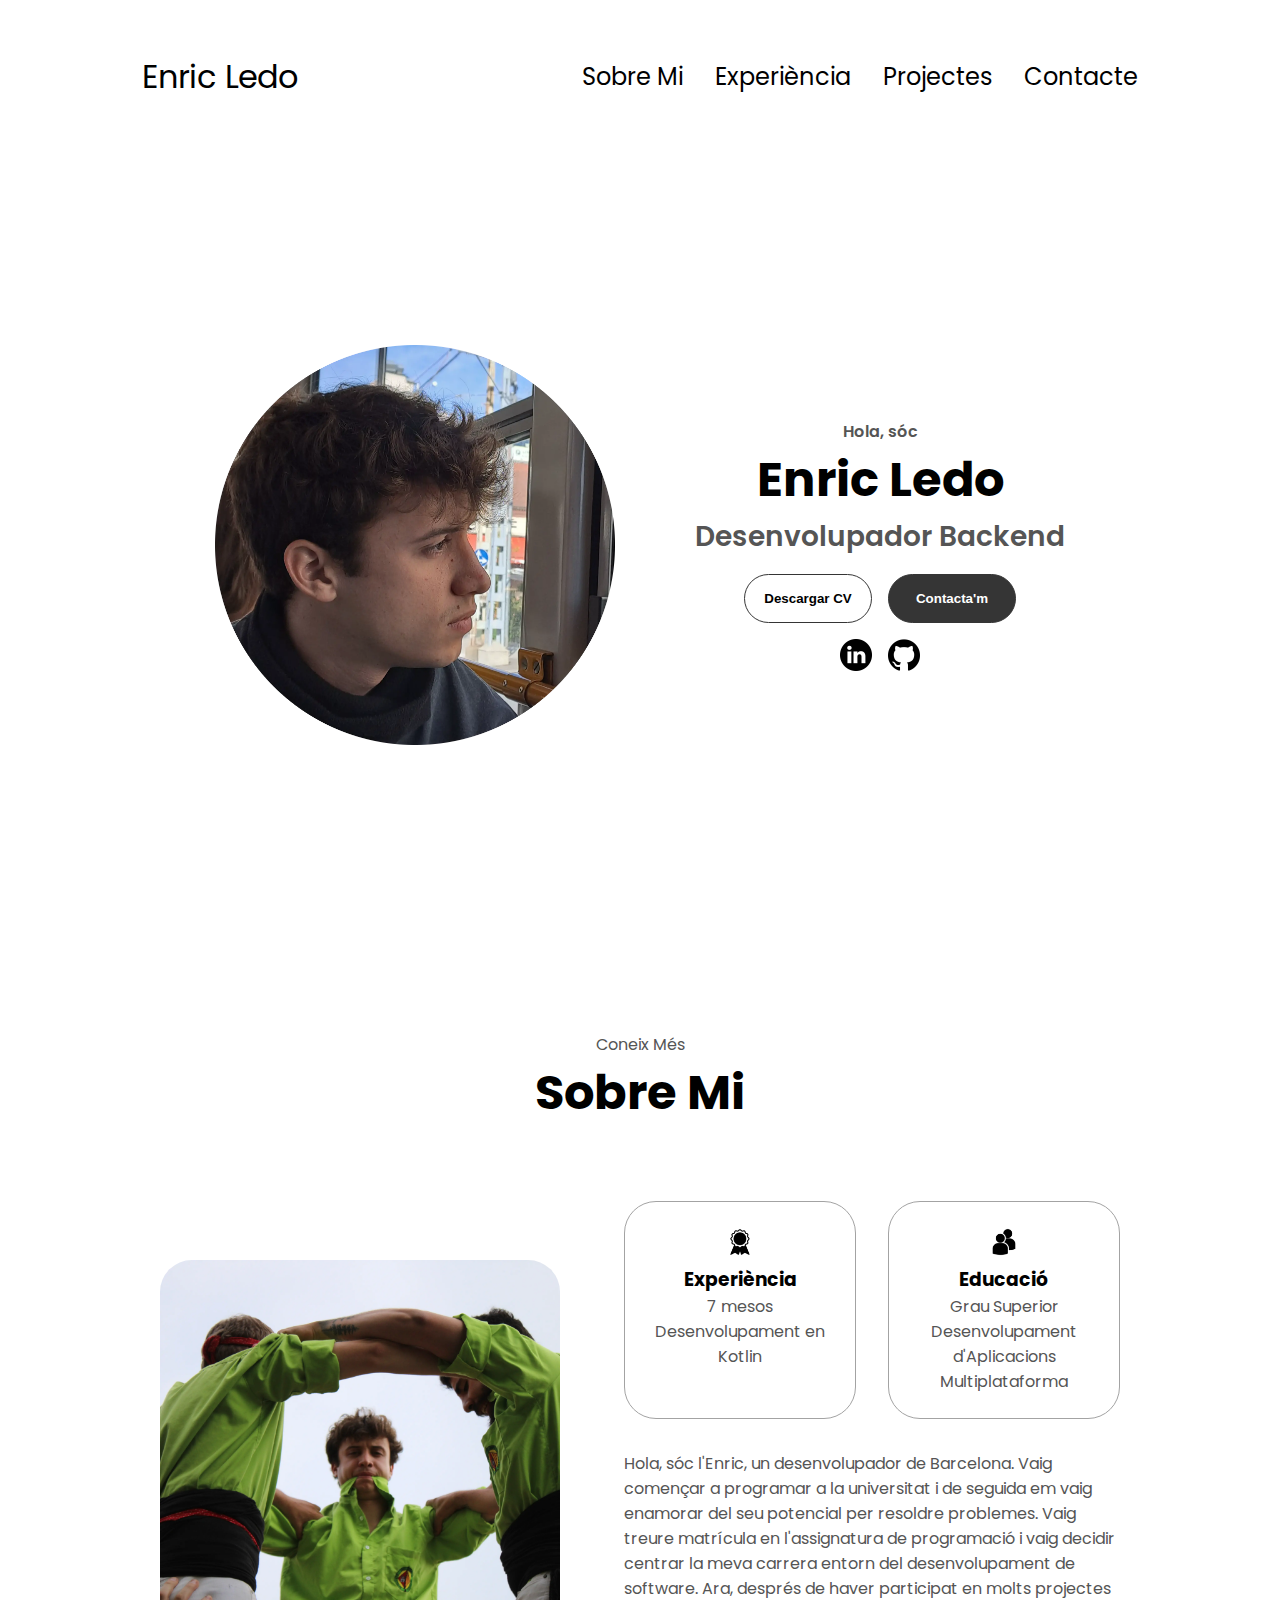
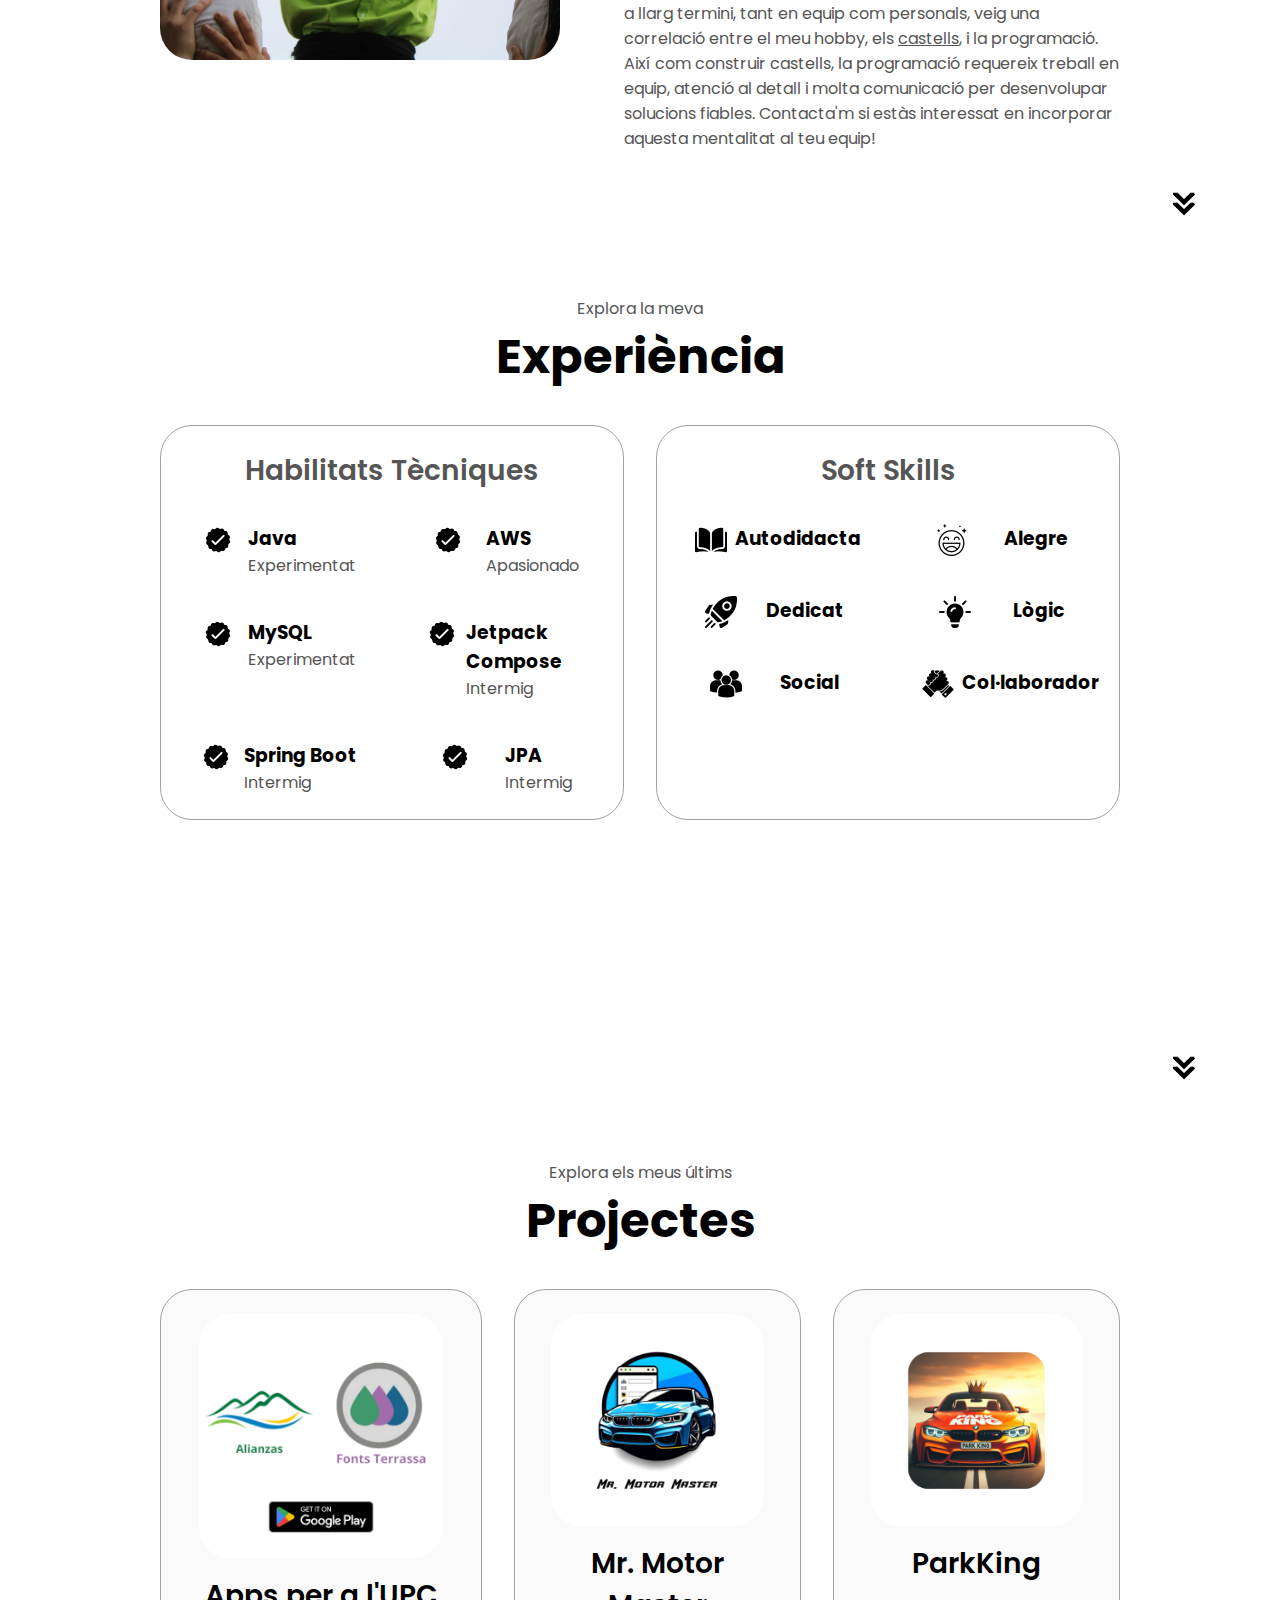
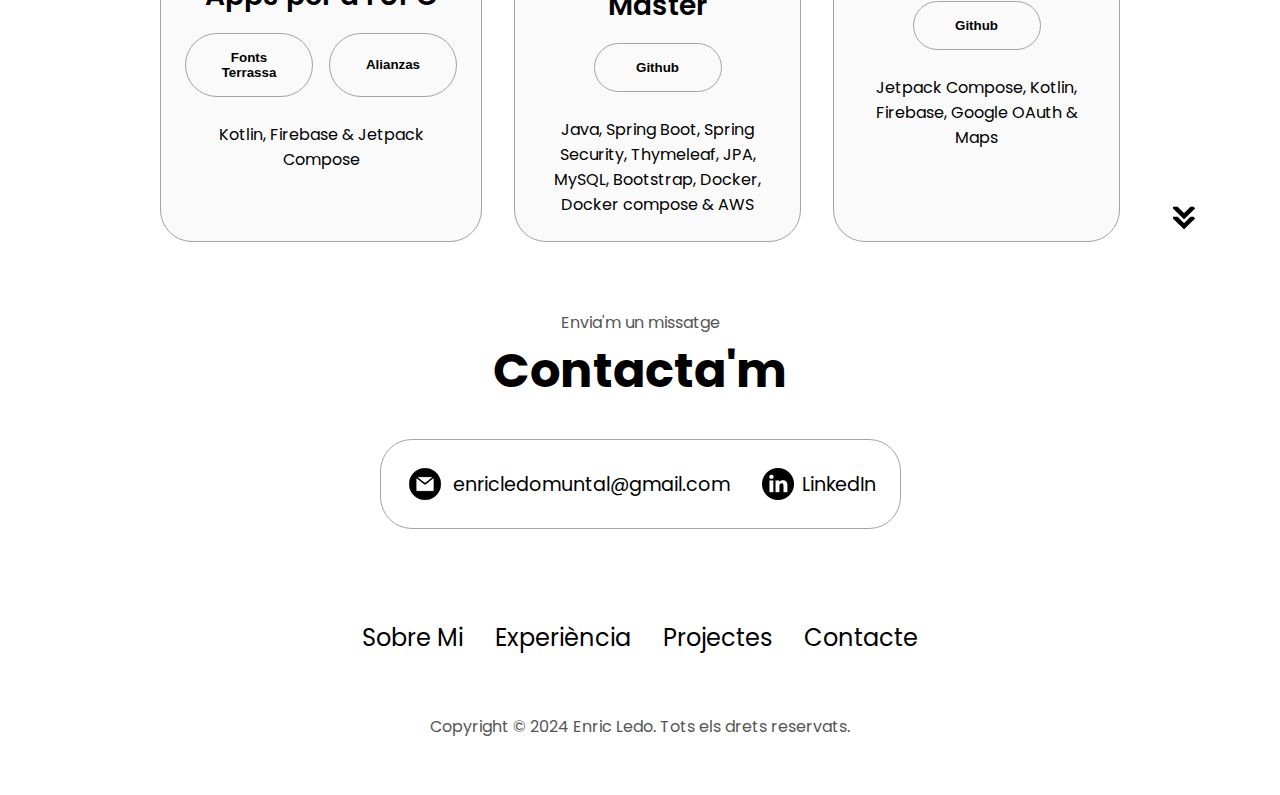
==== ca.html @ 1b85e06c "CV en castellano" ====
<!DOCTYPE html>
<html lang="es">
  <head>
    <meta charset="UTF-8" />
    <meta http-equiv="X-UA-Compatible" content="IE=edge" />
    <meta name="viewport" content="width=device-width, initial-scale=1.0" />
    <title>Enric Ledo - Desenvolupador</title>
    <link rel="icon" href="assets/logoEL.png" type="image/png">
    <link rel="stylesheet" href="style.css" />
    <link rel="stylesheet" href="mediaqueries.css" />
  </head>
  <body>
    <nav id="desktop-nav">
      <div class="logo">Enric Ledo</div>
      <div>
        <ul class="nav-links">
          <li><a href="#about">Sobre Mi</a></li>
          <li><a href="#experience">Experiència</a></li>
          <li><a href="#projects">Projectes</a></li>
          <li><a href="#contact">Contacte</a></li>
        </ul> 
      </div>
    </nav>
    <nav id="hamburger-nav">
      <div class="logo">Enric Ledo</div>
      <div class="hamburger-menu">
        <div class="hamburger-icon" onclick="toggleMenu()">
          <span></span>
          <span></span>
          <span></span>
        </div>
        <div class="menu-links">
          <li><a href="#about" onclick="toggleMenu()">Sobre Mi</a></li>
          <li><a href="#experience" onclick="toggleMenu()">Experiència</a></li>
          <li><a href="#projects" onclick="toggleMenu()">Projectes</a></li>
          <li><a href="#contact" onclick="toggleMenu()">Contacte</a></li>
        </div>
      </div>
    </nav>
    <section id="profile">
      <div class="section__pic-container">
        <img src="./assets/enric_ledo_profile-rounded.webp" alt="Enric Ledo foto de perfil" />
      </div>
      <div class="section__text">
        <p class="section__text__p1">Hola, sóc</p>
        <h1 class="title">Enric Ledo</h1>
        <p class="section__text__p2">Desenvolupador Backend</p>
        <div class="btn-container">
          <button
            class="btn btn-color-2"
            onclick="window.open('./assets/ES_hire_ENRIC_LEDO.pdf')"
          >
            Descargar CV
          </button>
          <button class="btn btn-color-1" onclick="location.href='./#contact'">
            Contacta'm
          </button>
        </div>
        <div id="socials-container">
          <img
            src="./assets/linkedin.png"
            alt="Mi perfil de LinkedIn"
            class="icon"
            onclick="window.open('https://www.linkedin.com/in/enric-ledo-00b29a22b/')"
          />
          <img
            src="./assets/github.png"
            alt="Mi perfil de Github"
            class="icon"
            onclick="window.open('https://www.github.com/enricLedo')"
          />
        </div>
      </div>
    </section>
    <section id="about">
      <p class="section__text__p1">Coneix Més</p>
      <h1 class="title">Sobre Mi</h1>
      <div class="section-container">
        <div class="section__pic-container">
          <img
            src="./assets/castellers_profile_picture.webp"
            alt="Profile picture"
            class="about-pic"
          />
        </div>
        <div class="about-details-container">
          <div class="about-containers">
            <div class="details-container">
              <img
                src="./assets/experience.png"
                alt="Experience icon"
                class="icon"
              />
              <h3>Experiència</h3>
              <p>7 mesos<br />Desenvolupament en Kotlin</p>
            </div>
            <div class="details-container">
              <img
                src="./assets/education.png"
                alt="Education icon"
                class="icon"
              />
              <h3>Educació</h3>
              <p>Grau Superior<br/>Desenvolupament d'Aplicacions Multiplataforma</p>
            </div>
          </div>
          <div class="text-container">
            <p>
              Hola, sóc l'Enric, un desenvolupador de Barcelona. Vaig començar a programar a la universitat i de seguida em vaig enamorar 
              del seu potencial per resoldre problemes. Vaig treure matrícula en l'assignatura de programació i vaig decidir centrar la 
              meva carrera entorn del desenvolupament de software. Ara, després de haver participat en molts projectes a llarg termini, 
              tant en equip com personals, veig una correlació entre el meu hobby, els <span style="text-decoration: underline; color: rgb(85, 85, 85);">
              <a href="https://es.wikipedia.org/wiki/Castell" target="_blank" style="color: rgb(85, 85, 85);">castells</a></span>, 
              i la programació. Així com construir castells, la programació requereix treball en equip, 
              atenció al detall i molta comunicació per desenvolupar solucions fiables. Contacta'm si estàs 
              interessat en incorporar aquesta mentalitat al teu equip!
          </p>
          </div>
        </div>
      </div>
      <img
        src="./assets/arrow.png"
        alt="Arrow icon"
        class="icon arrow"
        onclick="location.href='./#experience'"
      />
    </section>
    <section id="experience">
      <p class="section__text__p1">Explora la meva</p>
      <h1 class="title">Experiència</h1>
      <div class="experience-details-container">
        <div class="about-containers">
          <div class="details-container">
            <h2 class="experience-sub-title">Habilitats Tècniques</h2>
            <div class="article-container">
              <article>
                <img
                  src="./assets/checkmark.png"
                  alt="Experience icon"
                  class="icon"
                />
                <div>
                  <h3>Java</h3>
                  <p>Experimentat</p>
                </div>
              </article>
              <article>
                <img
                  src="./assets/checkmark.png"
                  alt="Experience icon"
                  class="icon"
                />
                <div>
                  <h3>AWS</h3>
                  <p>Apasionado</p>
                </div>
              </article>
              <article>
                <img
                  src="./assets/checkmark.png"
                  alt="Experience icon"
                  class="icon"
                />
                <div>
                  <h3>MySQL</h3>
                  <p>Experimentat</p>
                </div>
              </article>
              <article>
                <img
                  src="./assets/checkmark.png"
                  alt="Experience icon"
                  class="icon"
                />
                <div>
                  <h3>Jetpack Compose</h3>
                  <p>Intermig</p>
                </div>
              </article>
              <article>
                <img
                  src="./assets/checkmark.png"
                  alt="Experience icon"
                  class="icon"
                />
                <div>
                  <h3>Spring Boot</h3>
                  <p>Intermig</p>
                </div>
              </article>
              <article>
                <img
                  src="./assets/checkmark.png"
                  alt="Experience icon"
                  class="icon"
                />
                <div>
                  <h3>JPA</h3>
                  <p>Intermig</p>
                </div>
              </article>
            </div>
          </div>
          <div class="details-container">
            <h2 class="experience-sub-title">Soft Skills</h2>
            <div class="article-container">
              <article>
                <img
                  src="./assets/open-book.png"
                  alt="Experience icon"
                  class="icon"
                />
                <div>
                  <h3>Autodidacta</h3>
                </div>
              </article>
              <article>
                <img
                  src="./assets/smiley.png"
                  alt="Experience icon"
                  class="icon"
                />
                <div>
                  <h3>Alegre</h3>
                </div>
              </article>
              <article>
                <img
                  src="./assets/rocket.png"
                  alt="Experience icon"
                  class="icon"
                />
                <div>
                  <h3>Dedicat</h3>
                </div>
              </article>
              <article>
                <img
                  src="./assets/bulb.png"
                  alt="Experience icon"
                  class="icon"
                />
                <div>
                  <h3>Lògic</h3>
                </div>
              </article>
              <article>
                <img
                  src="./assets/social.png"
                  alt="Experience icon"
                  class="icon"
                />
                <div>
                  <h3>Social</h3>
                </div>
              </article>
              <article>
                <img
                  src="./assets/teamwork.png"
                  alt="Experience icon"
                  class="icon"
                />
                <div>
                  <h3>Col·laborador</h3>
                </div>
              </article>
            </div>
          </div>
        </div>
      </div>
      <img
        src="./assets/arrow.png"
        alt="Arrow icon"
        class="icon arrow"
        onclick="location.href='./#projects'"
      />
    </section>
    <section id="projects">
      <p class="section__text__p1">Explora els meus últims</p>
      <h1 class="title">Projectes</h1>
      <div class="experience-details-container">
        <div class="about-containers">
          <div class="details-container color-container">
            <div class="article-container">
              <img
                src="./assets/collage_fonts_terrassa_alianzas.png"
                alt="Project 1"
                class="project-img"
              />
            </div>
            <h2 class="experience-sub-title project-title">Apps per a l'UPC</h2>
            <div class="btn-container">
              <button
                class="btn btn-color-2 project-btn"
                onclick="window.open('https://play.google.com/store/apps/details?id=oat.copernic.projecte.fonts_terrassa', '_blank')"
              >
                Fonts Terrassa
              </button>
              <button
                class="btn btn-color-2 project-btn"
                onclick="window.open('https://play.google.com/store/apps/details?id=cat.copernic.alianzas')"
              >
                Alianzas
              </button>
            </div>
            <br><lu class="technologies-used">Kotlin, Firebase & Jetpack Compose</lu>
          </div>
          <div class="details-container color-container">
            <div class="article-container">
              <img
                src="./assets/mr_motor_master.png"
                alt="Project 2"
                class="project-img"
              />
            </div>
            <h2 class="experience-sub-title project-title">Mr. Motor Master</h2>
            <div class="btn-container">
              <button
                class="btn btn-color-2 project-btn"
                onclick="window.open('https://github.com/EnricLedo/MrMotorMaster')"
              >
                Github
              </button>
            </div>
            <br><lu class="technologies-used">Java, Spring Boot, Spring Security, Thymeleaf, JPA, MySQL, Bootstrap, Docker, Docker compose & AWS</lu>
          </div>
          <div class="details-container color-container">
            <div class="article-container">
              <img
                src="./assets/parkKing.png"
                alt="Project 3"
                class="project-img"
              />
            </div>
            <h2 class="experience-sub-title project-title">ParkKing</h2>
            <div class="btn-container">
              <button
                class="btn btn-color-2 project-btn"
                onclick="window.open('https://github.com/EnricLedo/ParkKing')"
              >
                Github
              </button>
            </div>
            <br><lu class="technologies-used">Jetpack Compose, Kotlin, Firebase, Google OAuth & Maps</lu>
          </div>
        </div>
      </div>
      <img
        src="./assets/arrow.png"
        alt="Arrow icon"
        class="icon arrow"
        onclick="location.href='./#contact'"
      />
    </section>
    <section id="contact">
      <p class="section__text__p1">Envia'm un missatge</p>
      <h1 class="title">Contacta'm</h1>
      <div class="contact-info-upper-container">
        <div class="contact-info-container">
          <img
            src="./assets/email.png"
            alt="Email icon"
            class="icon contact-icon email-icon"
          />
          <p><a href="mailto:enricledomuntal@gmail.com">enricledomuntal@gmail.com</a></p>
        </div>
        <div class="contact-info-container">
          <img
            src="./assets/linkedin.png"
            alt="LinkedIn icon"
            class="icon contact-icon"
          />
          <p><a href="https://www.linkedin.com/in/enric-ledo-00b29a22b/" target="_blank">LinkedIn</a></p>
        </div>
      </div>
    </section>
    <footer>
      <nav>
        <div class="nav-links-container">
          <ul class="nav-links">
            <li><a href="#about">Sobre Mi</a></li>
            <li><a href="#experience">Experiència</a></li>
            <li><a href="#projects">Projectes</a></li>
            <li><a href="#contact">Contacte</a></li>
          </ul>
        </div>
      </nav>
      <p>Copyright &#169; 2024 Enric Ledo. Tots els drets reservats.</p>
    </footer>
    <script src="script.js"></script>
  </body>
</html>
---- style.css ----
/* GENERAL */

@import url("https://fonts.googleapis.com/css2?family=Poppins:wght@300;400;500;600&display=swap");

* {
  margin: 0;
  padding: 0;
}

body {
  font-family: "Poppins", sans-serif;
}

html {
  scroll-behavior: smooth;
}

p {
  color: rgb(85, 85, 85);
}

/* TRANSITION */

a,
.btn {
  transition: all 300ms ease;
}

/* DESKTOP NAV */

nav,
.nav-links {
  display: flex;
}

nav {
  justify-content: space-around;
  align-items: center;
  height: 17vh;
}

.nav-links {
  gap: 2rem;
  list-style: none;
  font-size: 1.5rem;
}

a {
  color: black;
  text-decoration: none;
  text-decoration-color: white;
}

a:hover {
  color: grey;
  text-decoration: underline;
  text-underline-offset: 1rem;
  text-decoration-color: rgb(181, 181, 181);
}

.logo {
  font-size: 2rem;
}

.logo:hover {
  cursor: default;
}

/* HAMBURGER MENU */

#hamburger-nav {
  display: none;
}

.hamburger-menu {
  position: relative;
  display: inline-block;
}

.hamburger-icon {
  display: flex;
  flex-direction: column;
  justify-content: space-between;
  height: 24px;
  width: 30px;
  cursor: pointer;
}

.hamburger-icon span {
  width: 100%;
  height: 2px;
  background-color: black;
  transition: all 0.3 ease-in-out;
}

.menu-links {
  position: absolute;
  top: 100%;
  right: 0;
  background-color: white;
  width: fit-content;
  max-height: 0;
  overflow: hidden;
  transition: all 0.3 ease-in-out;
}

.menu-links a {
  display: block;
  padding: 10px;
  text-align: center;
  font-size: 1.5rem;
  color: black;
  text-decoration: none;
  transition: all 0.3 ease-in-out;
}

.menu-links li {
  list-style: none;
}

.menu-links.open {
  max-height: 300px;
}

.hamburger-icon.open span:first-child {
  transform: rotate(45deg) translate(10px, 5px);
}

.hamburger-icon.open span:nth-child(2) {
  opacity: 0;
}

.hamburger-icon.open span:last-child {
  transform: rotate(-45deg) translate(10px, -5px);
}

.hamburger-icon span:first-child {
  transform: none;
}

.hamburger-icon span:first-child {
  opacity: 1;
}

.hamburger-icon span:first-child {
  transform: none;
}

/* SECTIONS */

section {
  padding-top: 4vh;
  height: 96vh;
  margin: 0 10rem;
  box-sizing: border-box;
  min-height: fit-content;
}

.section-container {
  display: flex;
}

/* PROFILE SECTION */

#profile {
  display: flex;
  justify-content: center;
  gap: 5rem;
  height: 80vh;
}

.section__pic-container {
  display: flex;
  height: 400px;
  width: 400px;
  margin: auto 0;
}

.section__text {
  align-self: center;
  text-align: center;
}

.section__text p {
  font-weight: 600;
}

.section__text__p1 {
  text-align: center;
}

.section__text__p2 {
  font-size: 1.75rem;
  margin-bottom: 1rem;
}

.title {
  font-size: 3rem;
  text-align: center;
}

#socials-container {
  display: flex;
  justify-content: center;
  margin-top: 1rem;
  gap: 1rem;
}

/* ICONS */

.icon {
  cursor: pointer;
  height: 2rem;
}

/* BUTTONS */

.btn-container {
  display: flex;
  justify-content: center;
  gap: 1rem;
}

.btn {
  font-weight: 600;
  transition: all 300ms ease;
  padding: 1rem;
  width: 8rem;
  border-radius: 2rem;
}

.btn-color-1,
.btn-color-2 {
  border: rgb(53, 53, 53) 0.1rem solid;
}

.btn-color-1:hover,
.btn-color-2:hover {
  cursor: pointer;
}

.btn-color-1,
.btn-color-2:hover {
  background: rgb(53, 53, 53);
  color: white;
}

.btn-color-1:hover {
  background: rgb(0, 0, 0);
}

.btn-color-2 {
  background: none;
}

.btn-color-2:hover {
  border: rgb(255, 255, 255) 0.1rem solid;
}

.btn-container {
  gap: 1rem;
}

/* ABOUT SECTION */

#about {
  position: relative;
}

.about-containers {
  gap: 2rem;
  margin-bottom: 2rem;
  margin-top: 2rem;
}

.about-details-container {
  justify-content: center;
  flex-direction: column;
}

.about-containers,
.about-details-container {
  display: flex;
}

.about-pic {
  border-radius: 2rem;
}

.arrow {
  position: absolute;
  right: -5rem;
  bottom: 2.5rem;
}

.details-container {
  padding: 1.5rem;
  flex: 1;
  background: white;
  border-radius: 2rem;
  border: rgb(53, 53, 53) 0.1rem solid;
  border-color: rgb(163, 163, 163);
  text-align: center;
}

.section-container {
  gap: 4rem;
  height: 80%;
}

.section__pic-container {
  height: 400px;
  width: 400px;
  margin: auto 0;
}

/* EXPERIENCE SECTION */

#experience {
  position: relative;
}

.experience-sub-title {
  color: rgb(85, 85, 85);
  font-weight: 600;
  font-size: 1.75rem;
  margin-bottom: 2rem;
}

.experience-details-container {
  display: flex;
  justify-content: center;
  flex-direction: column;
}

.article-container {
  display: flex;
  text-align: initial;
  flex-wrap: wrap;
  flex-direction: row;
  gap: 2.5rem;
  justify-content: space-around;
}

article {
  display: flex;
  width: 10rem;
  justify-content: space-around;
  gap: 0.5rem;
}

article .icon {
  cursor: default;
}

/* PROJECTS SECTION */

#projects {
  position: relative;
}

.color-container {
  border-color: rgb(163, 163, 163);
  background: rgb(250, 250, 250);
}

.project-img {
  border-radius: 2rem;
  width: 90%;
  height: 90%;
}

.project-title {
  margin: 1rem;
  color: black;
}

.project-btn {
  color: black;
  border-color: rgb(163, 163, 163);
}

/* CONTACT */

#contact {
  display: flex;
  justify-content: center;
  flex-direction: column;
  height: 70vh;
}

.contact-info-upper-container {
  display: flex;
  justify-content: center;
  border-radius: 2rem;
  border: rgb(53, 53, 53) 0.1rem solid;
  border-color: rgb(163, 163, 163);
  background: (250, 250, 250);
  margin: 2rem auto;
  padding: 0.5rem;
}

.contact-info-container {
  display: flex;
  align-items: center;
  justify-content: center;
  gap: 0.5rem;
  margin: 1rem;
}

.contact-info-container p {
  font-size: larger;
}

.contact-icon {
  cursor: default;
}

.email-icon {
  height: 2.5rem;
}

/* FOOTER SECTION */

footer {
  height: 26vh;
  margin: 0 1rem;
}

footer p {
  text-align: center;
}
---- mediaqueries.css ----
@media screen and (max-width: 1400px) {
  #profile {
    height: 83vh;
    margin-bottom: 6rem;
  }
  .about-containers {
    flex-wrap: wrap;
  }
  #contact,
  #projects {
    height: fit-content;
  }
}

@media screen and (max-width: 1200px) {
  #desktop-nav {
    display: none;
  }
  #hamburger-nav {
    display: flex;
  }
  #experience,
  .experience-details-container {
    margin-top: 2rem;
  }
  #profile,
  .section-container {
    display: block;
  }
  .arrow {
    display: none;
  }
  section,
  .section-container {
    height: fit-content;
  }
  section {
    margin: 0 5%;
  }
  .section__pic-container {
    width: 275px;
    height: 275px;
    margin: 0 auto 2rem;
  }
  .about-containers {
    margin-top: 0;
  }
}

@media screen and (max-width: 600px) {
  #contact,
  footer {
    height: 40vh;
  }
  #profile {
    height: 83vh;
    margin-bottom: 0;
  }
  article {
    font-size: 1rem;
  }
  footer nav {
    height: fit-content;
    margin-bottom: 2rem;
  }
  .about-containers,
  .contact-info-upper-container,
  .btn-container {
    flex-wrap: wrap;
  }
  .contact-info-container {
    margin: 0;
  }
  .contact-info-container p,
  .nav-links li a {
    font-size: 1rem;
  }
  .experience-sub-title {
    font-size: 1.25rem;
  }
  .logo {
    font-size: 1.5rem;
  }
  .nav-links {
    flex-direction: column;
    gap: 0.5rem;
    text-align: center;
  }
  .section__pic-container {
    width: auto;
    height: 46vw;
    justify-content: center;
  }
  .section__text__p2 {
    font-size: 1.25rem;
  }
  .title {
    font-size: 2rem;
  }
  .text-container {
    text-align: justify;
  }
}
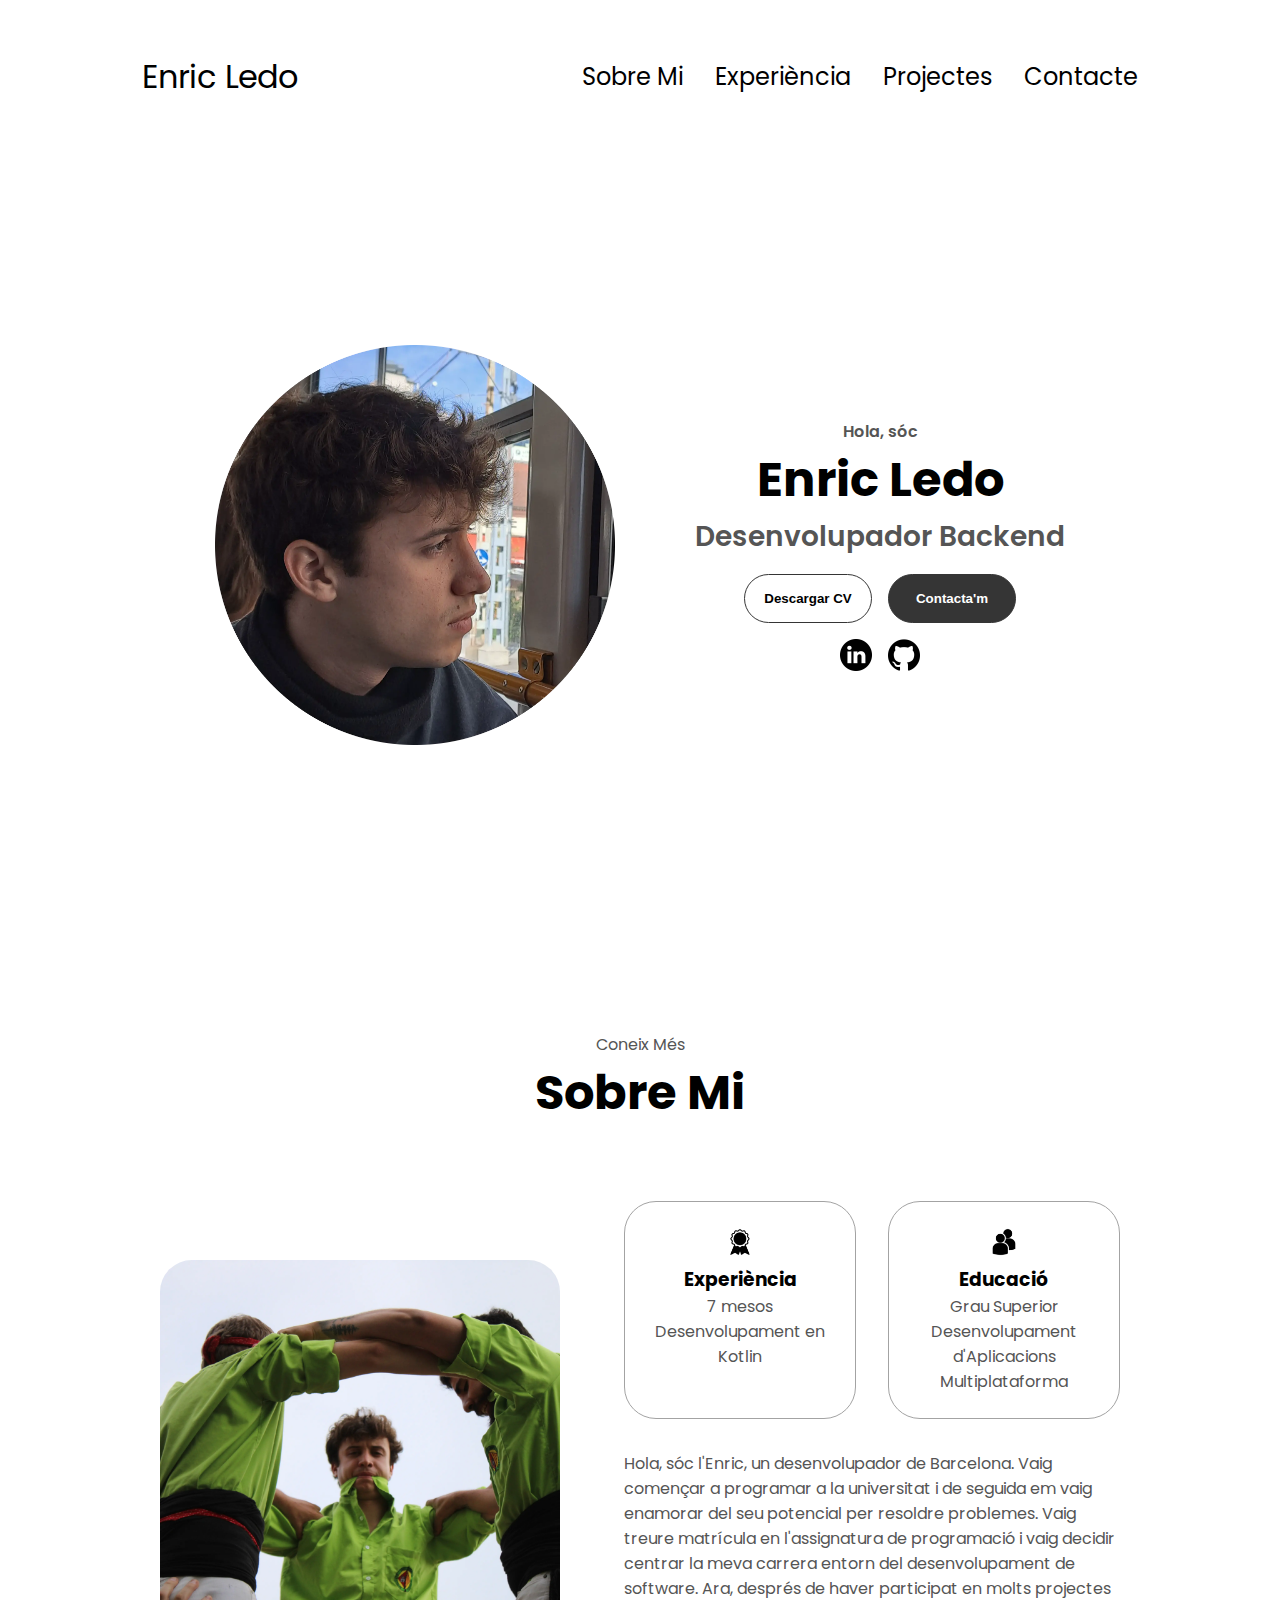
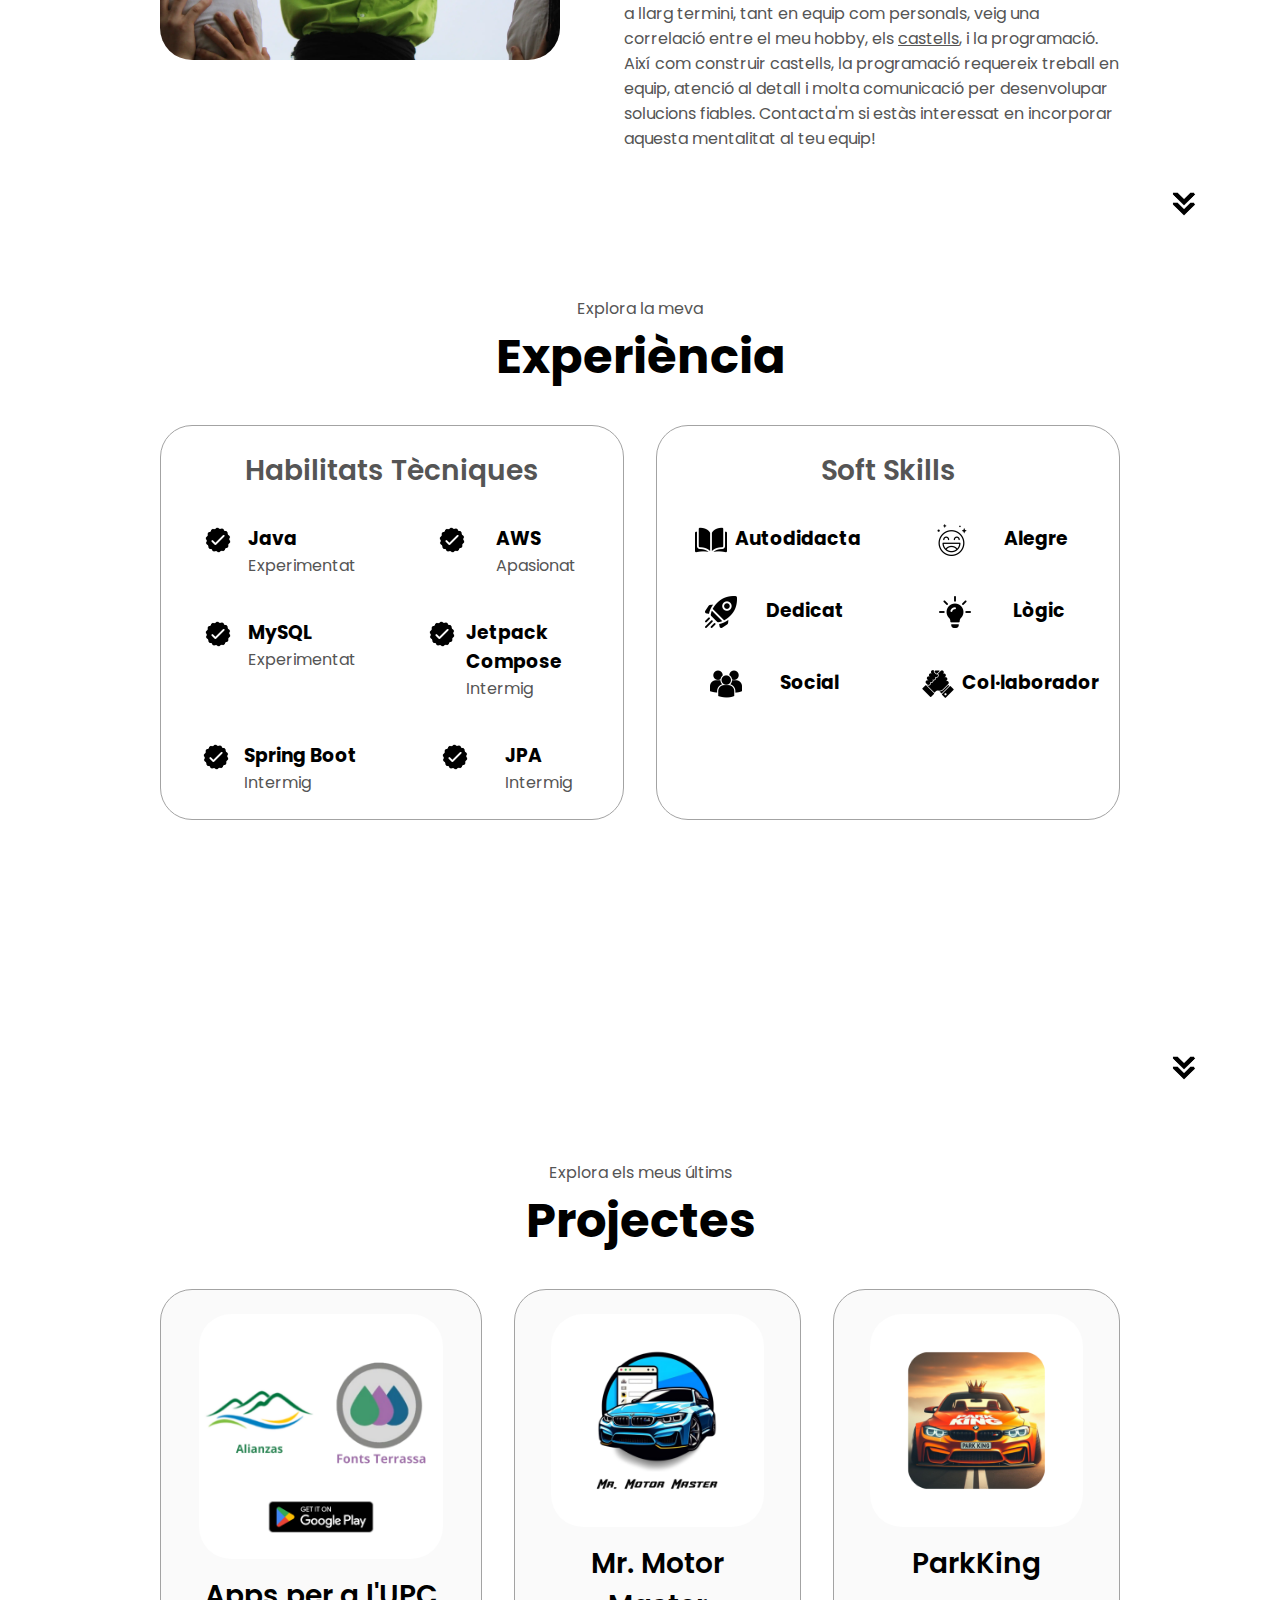
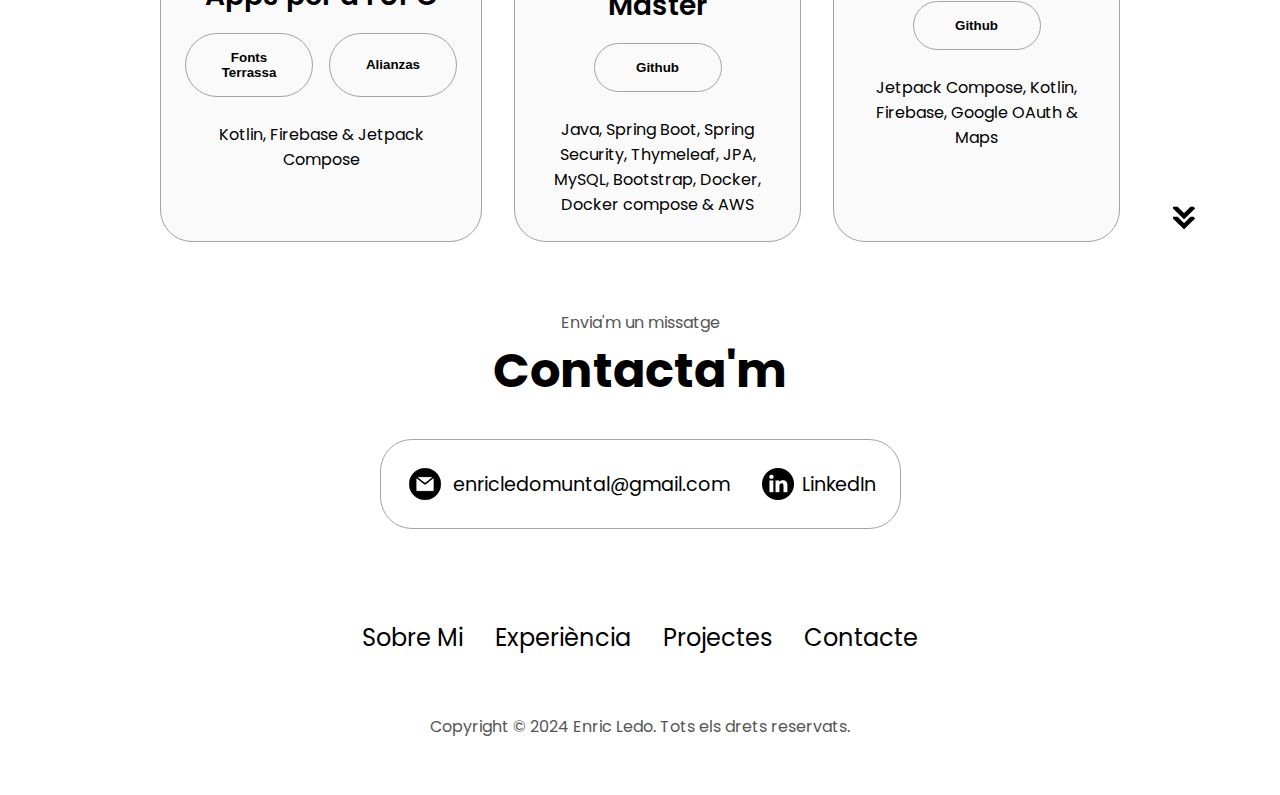
==== commit fd8995b1: "Afegit fitxer de traduccions per a català" ====
--- a/ca.html
+++ b/ca.html
@@ -152,7 +152,7 @@
                 />
                 <div>
                   <h3>AWS</h3>
-                  <p>Apasionado</p>
+                  <p>Apasionat</p>
                 </div>
               </article>
               <article>
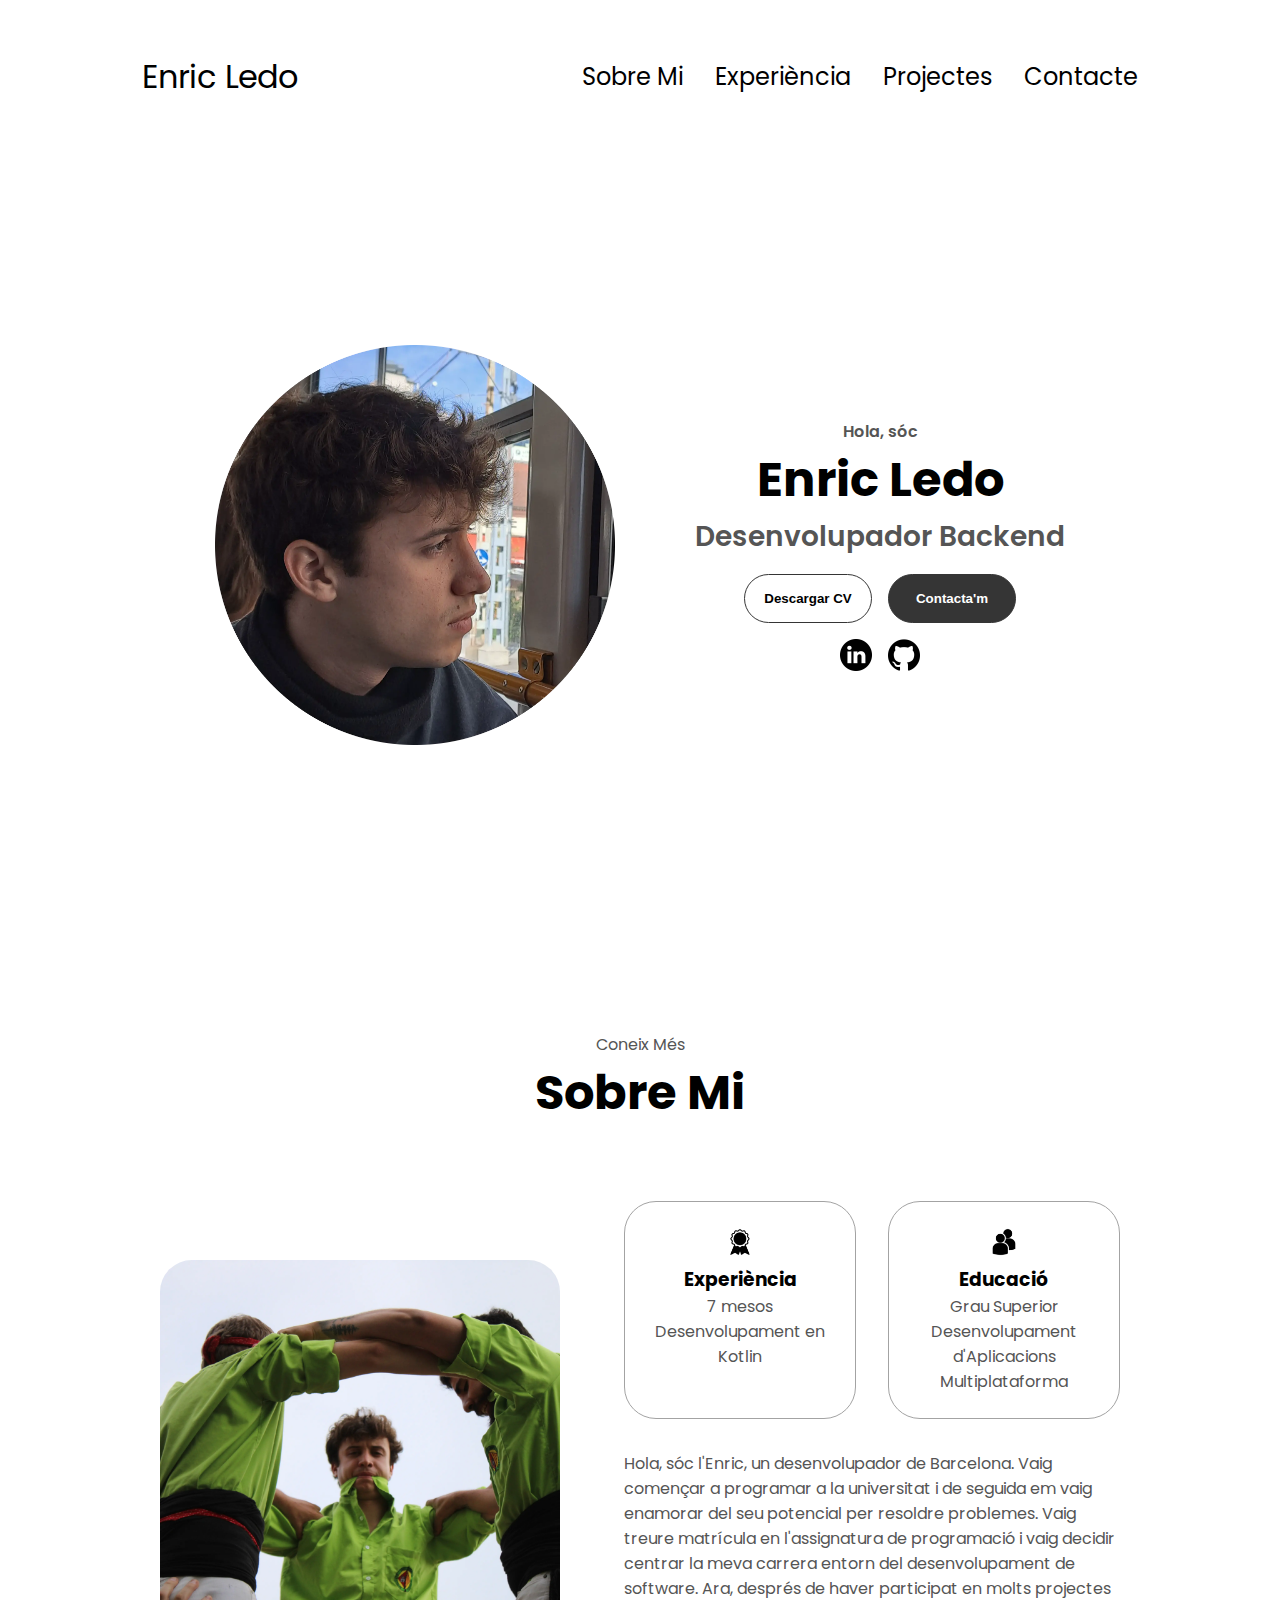
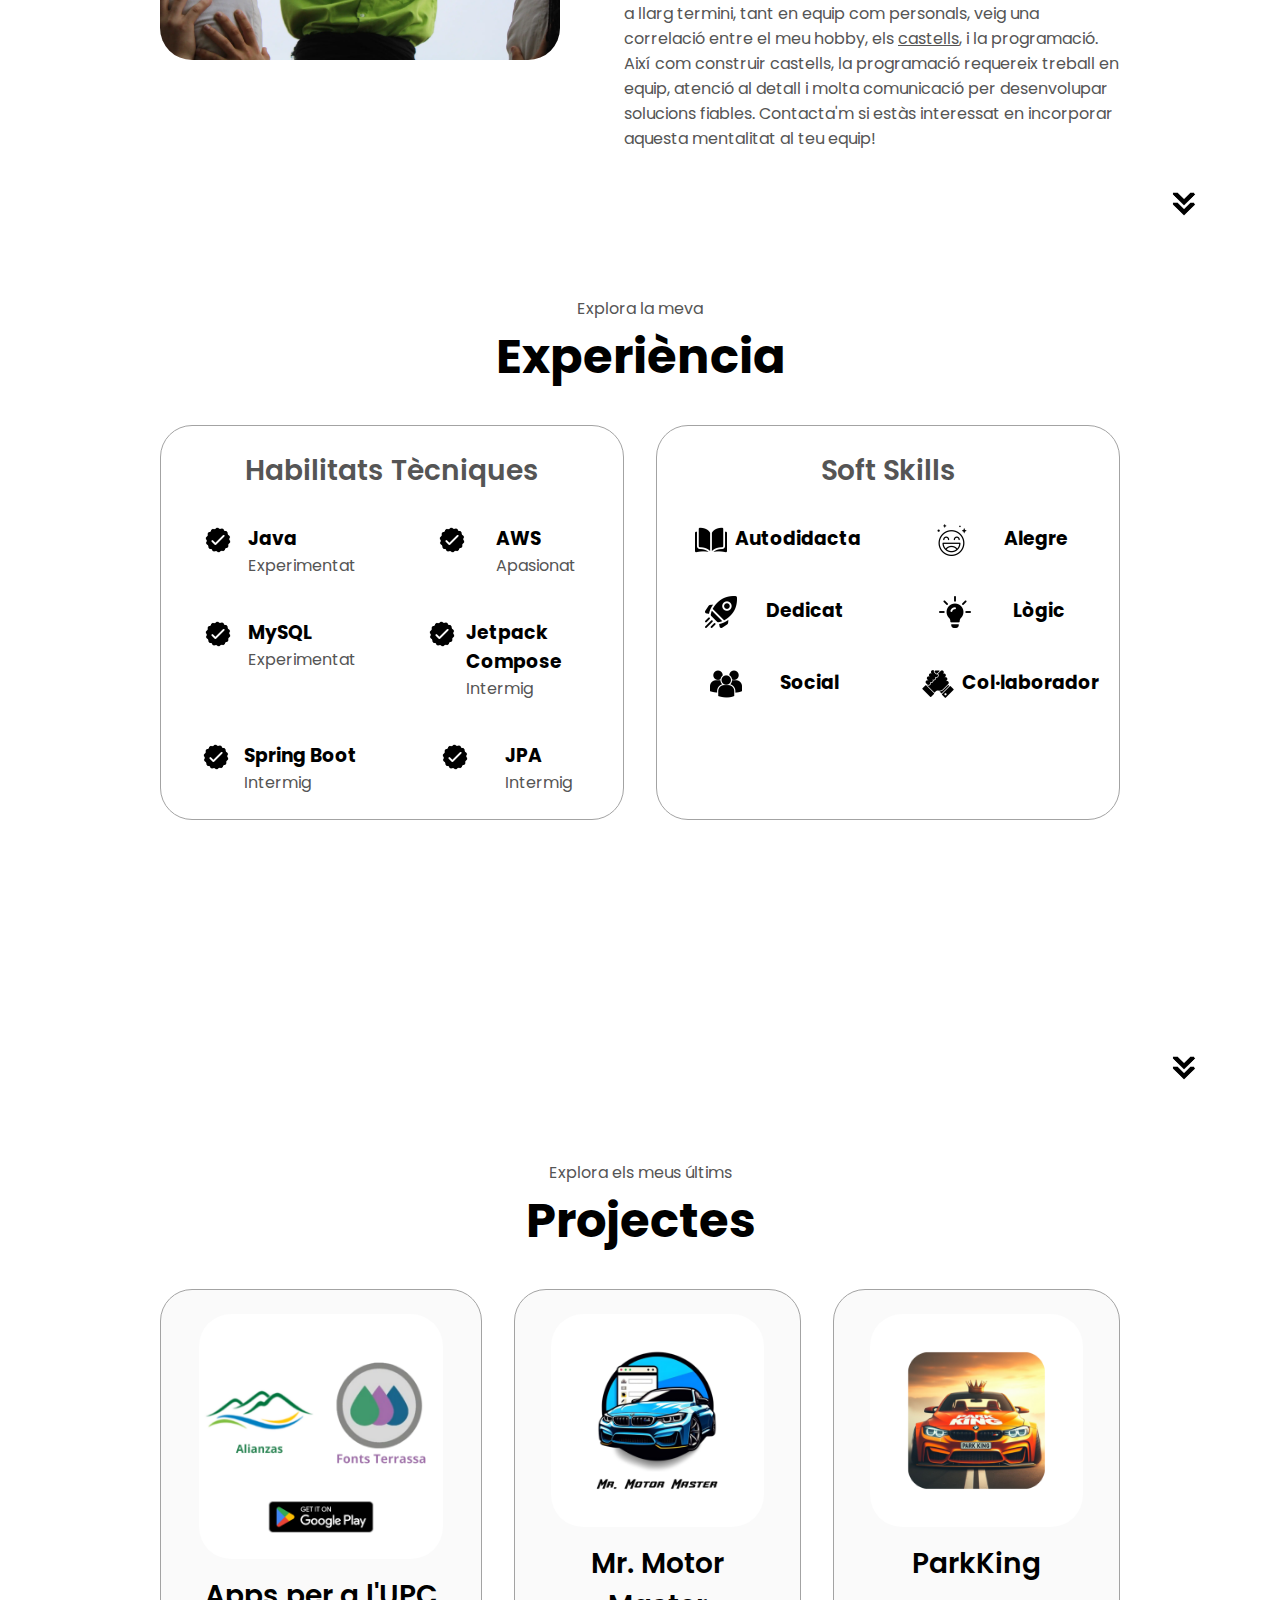
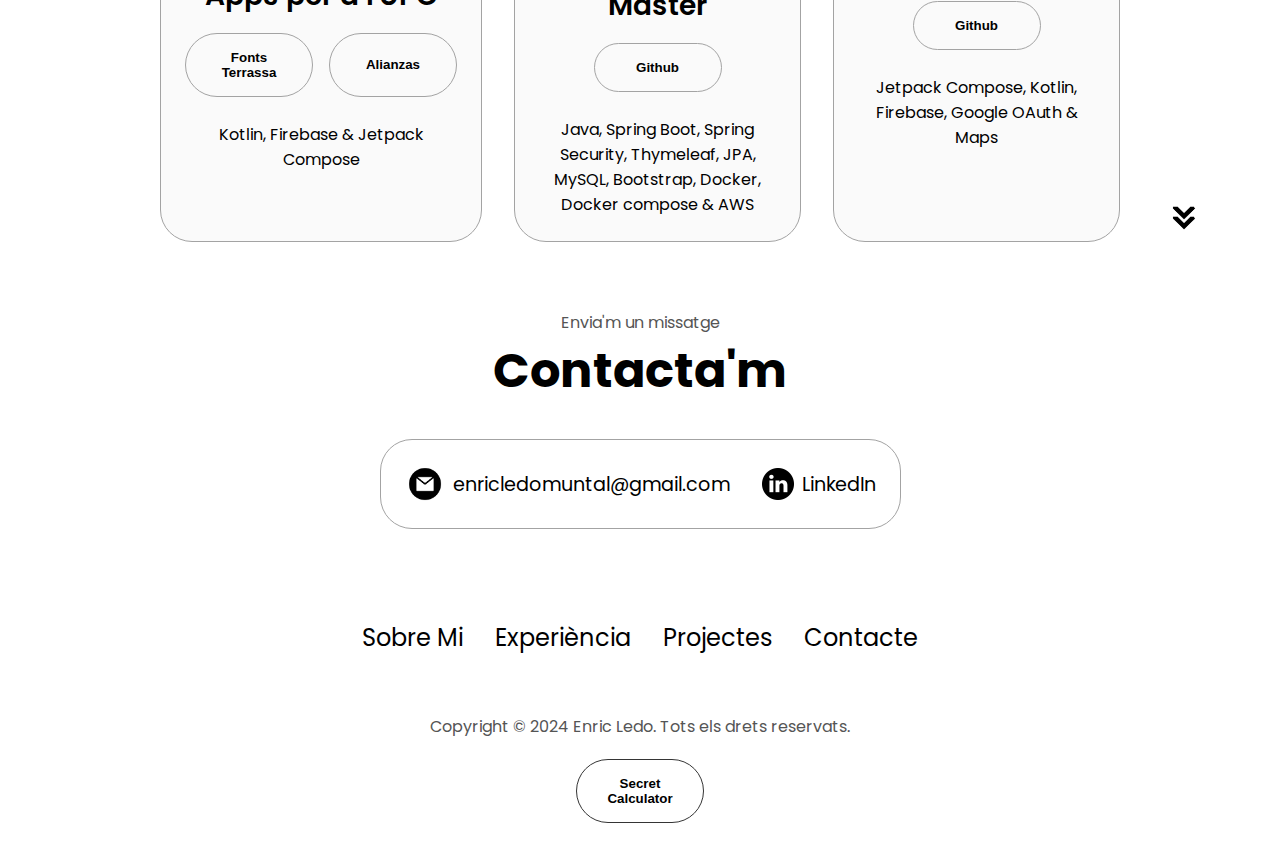
==== commit bde74652: "Secret Calculator WIP" ====
--- a/ca.html
+++ b/ca.html
@@ -386,6 +386,9 @@
         </div>
       </nav>
       <p>Copyright &#169; 2024 Enric Ledo. Tots els drets reservats.</p>
+      <div class="btn-container">
+        <button class="btn btn-color-2" style="margin: 20px;" onclick="window.location.href='calculator.html'">Secret Calculator</button>
+      </div>
     </footer>
     <script src="script.js"></script>
   </body>
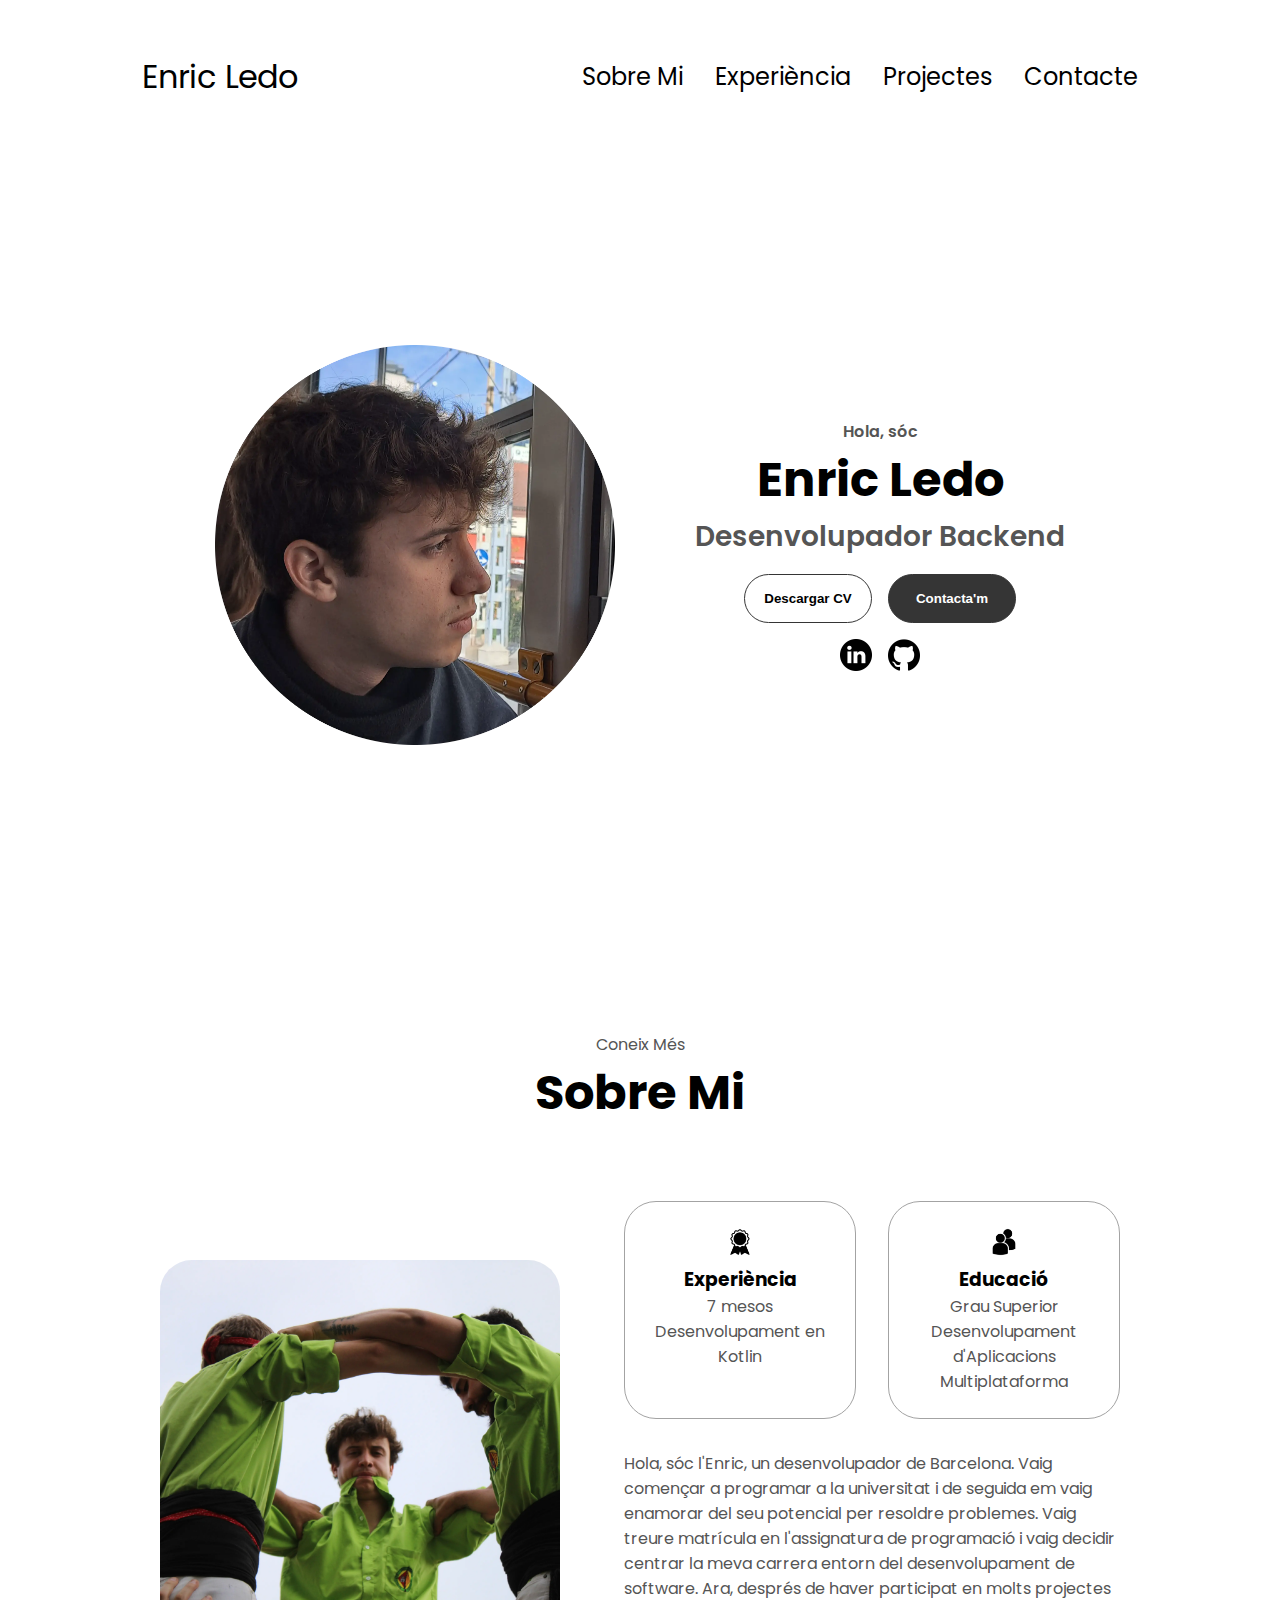
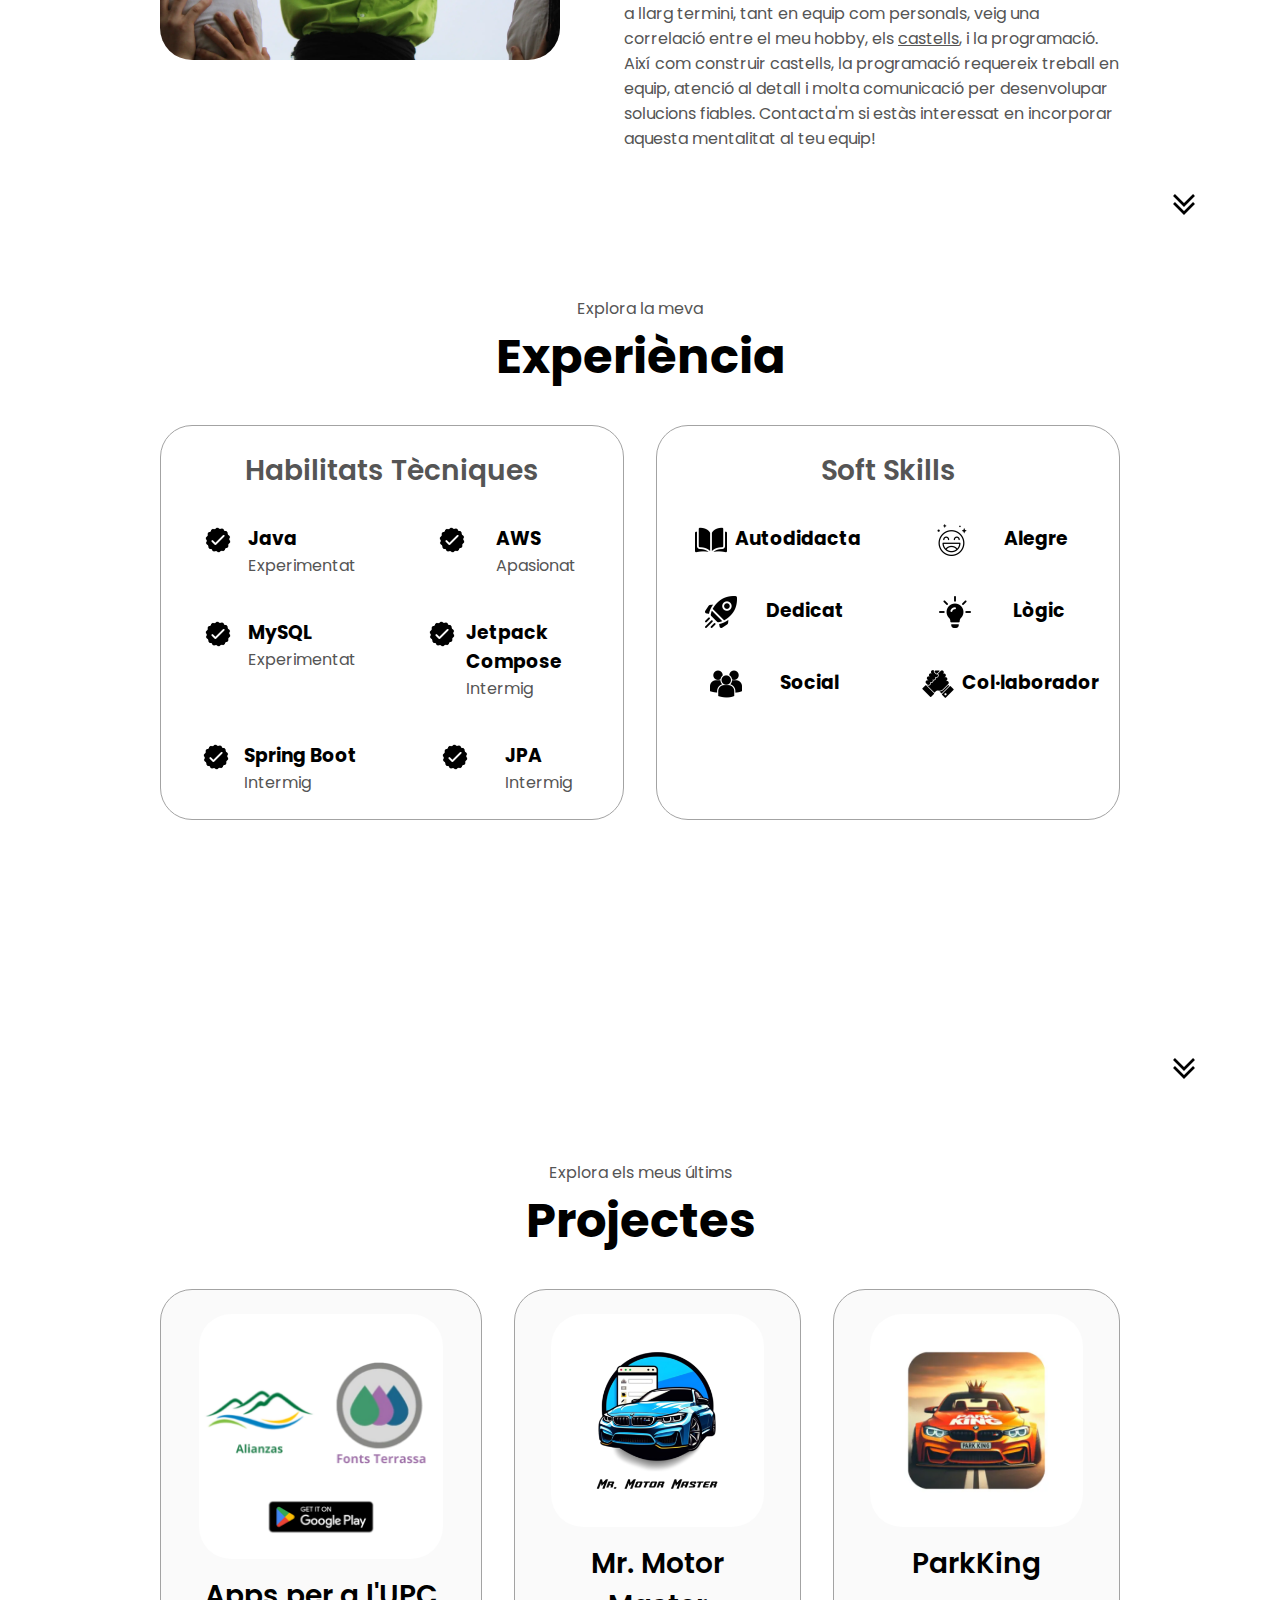
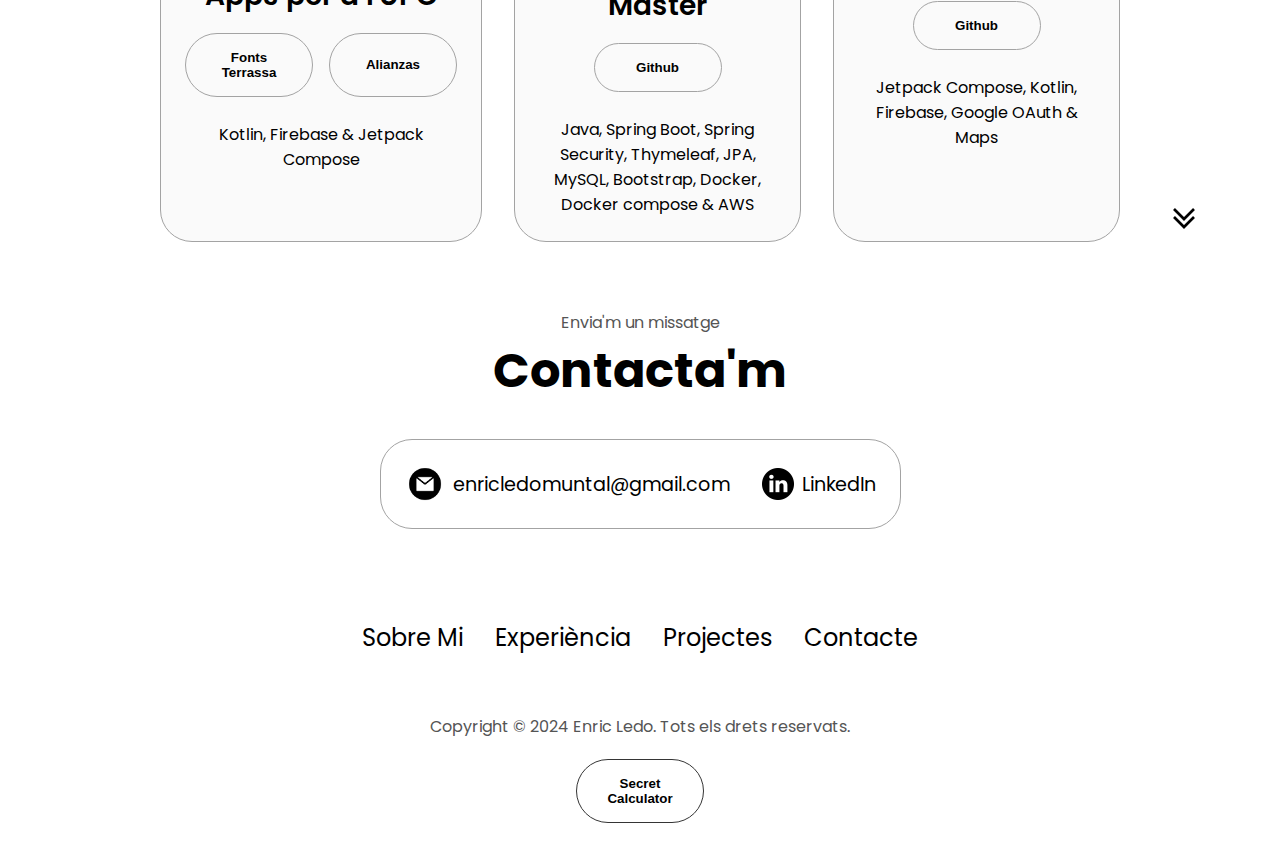
==== commit 129e6240: "Optimitzacions de google insights" ====
--- a/ca.html
+++ b/ca.html
@@ -29,12 +29,12 @@
           <span></span>
           <span></span>
         </div>
-        <div class="menu-links">
+        <ul class="menu-links">
           <li><a href="#about" onclick="toggleMenu()">Sobre Mi</a></li>
           <li><a href="#experience" onclick="toggleMenu()">Experiència</a></li>
           <li><a href="#projects" onclick="toggleMenu()">Projectes</a></li>
           <li><a href="#contact" onclick="toggleMenu()">Contacte</a></li>
-        </div>
+        </ul>
       </div>
     </nav>
     <section id="profile">
@@ -118,12 +118,14 @@
           </div>
         </div>
       </div>
-      <img
-        src="./assets/arrow.png"
+      <svg 
+        class="icon arrow"
         alt="Arrow icon"
-        class="icon arrow"
         onclick="location.href='./#experience'"
-      />
+        xmlns="http://www.w3.org/2000/svg" 
+        viewBox="0 0 24 24">
+        <path d="m4.5 5.25 7.5 7.5 7.5-7.5m-15 6 7.5 7.5 7.5-7.5" fill="none" stroke="currentColor" stroke-width="2"/>
+      </svg>
     </section>
     <section id="experience">
       <p class="section__text__p1">Explora la meva</p>
@@ -268,12 +270,13 @@
           </div>
         </div>
       </div>
-      <img
-        src="./assets/arrow.png"
-        alt="Arrow icon"
-        class="icon arrow"
-        onclick="location.href='./#projects'"
-      />
+      <svg 
+        class="icon arrow" 
+        onclick="location.href='./#projects'" 
+        xmlns="http://www.w3.org/2000/svg" 
+        viewBox="0 0 24 24">
+        <path d="m4.5 5.25 7.5 7.5 7.5-7.5m-15 6 7.5 7.5 7.5-7.5" fill="none" stroke="currentColor" stroke-width="2"/>
+      </svg>
     </section>
     <section id="projects">
       <p class="section__text__p1">Explora els meus últims</p>
@@ -283,7 +286,7 @@
           <div class="details-container color-container">
             <div class="article-container">
               <img
-                src="./assets/collage_fonts_terrassa_alianzas.png"
+                src="./assets/collage_fonts_terrassa_alianzas.webp"
                 alt="Project 1"
                 class="project-img"
               />
@@ -308,7 +311,7 @@
           <div class="details-container color-container">
             <div class="article-container">
               <img
-                src="./assets/mr_motor_master.png"
+                src="./assets/mr_motor_master.webp"
                 alt="Project 2"
                 class="project-img"
               />
@@ -327,7 +330,7 @@
           <div class="details-container color-container">
             <div class="article-container">
               <img
-                src="./assets/parkKing.png"
+                src="./assets/parkKing.webp"
                 alt="Project 3"
                 class="project-img"
               />
@@ -345,12 +348,14 @@
           </div>
         </div>
       </div>
-      <img
-        src="./assets/arrow.png"
+      <svg 
+        class="icon arrow"
         alt="Arrow icon"
-        class="icon arrow"
         onclick="location.href='./#contact'"
-      />
+        xmlns="http://www.w3.org/2000/svg" 
+        viewBox="0 0 24 24">
+        <path d="m4.5 5.25 7.5 7.5 7.5-7.5m-15 6 7.5 7.5 7.5-7.5" fill="none" stroke="currentColor" stroke-width="2"/>
+      </svg>
     </section>
     <section id="contact">
       <p class="section__text__p1">Envia'm un missatge</p>
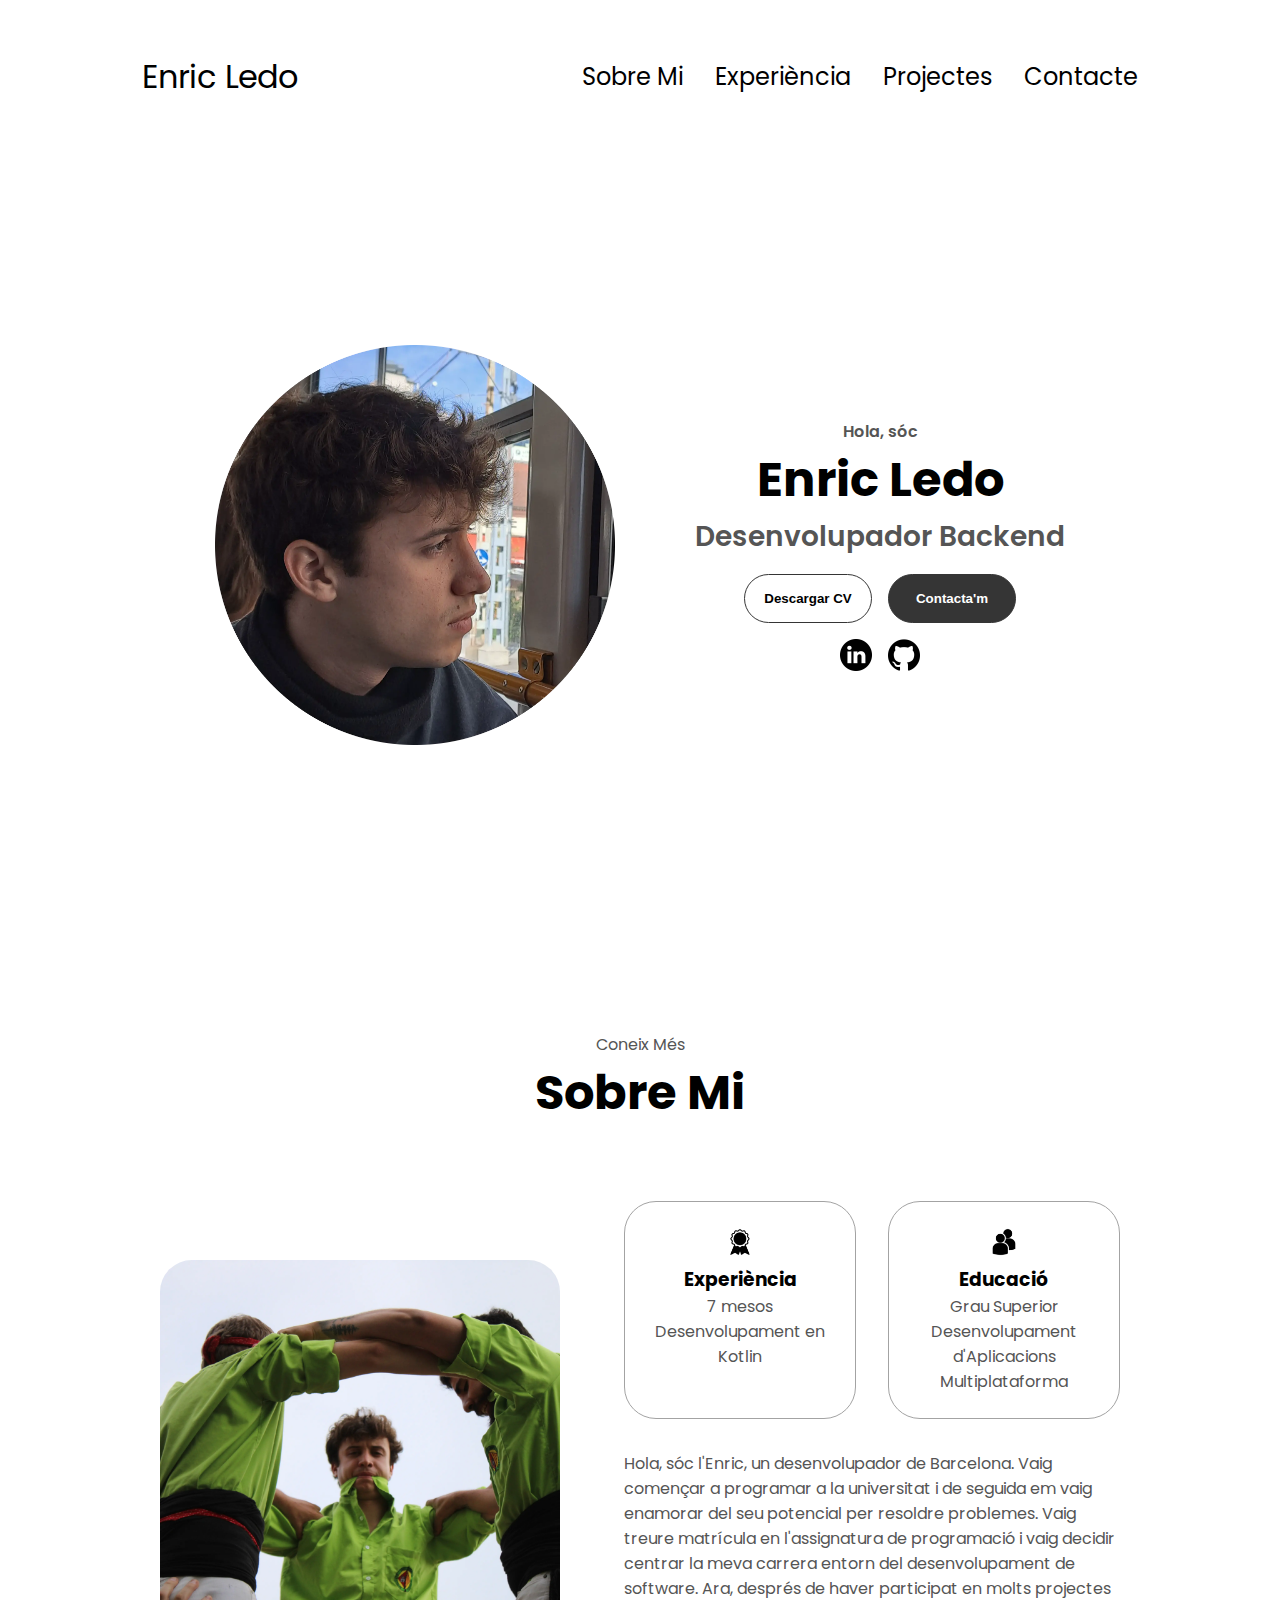
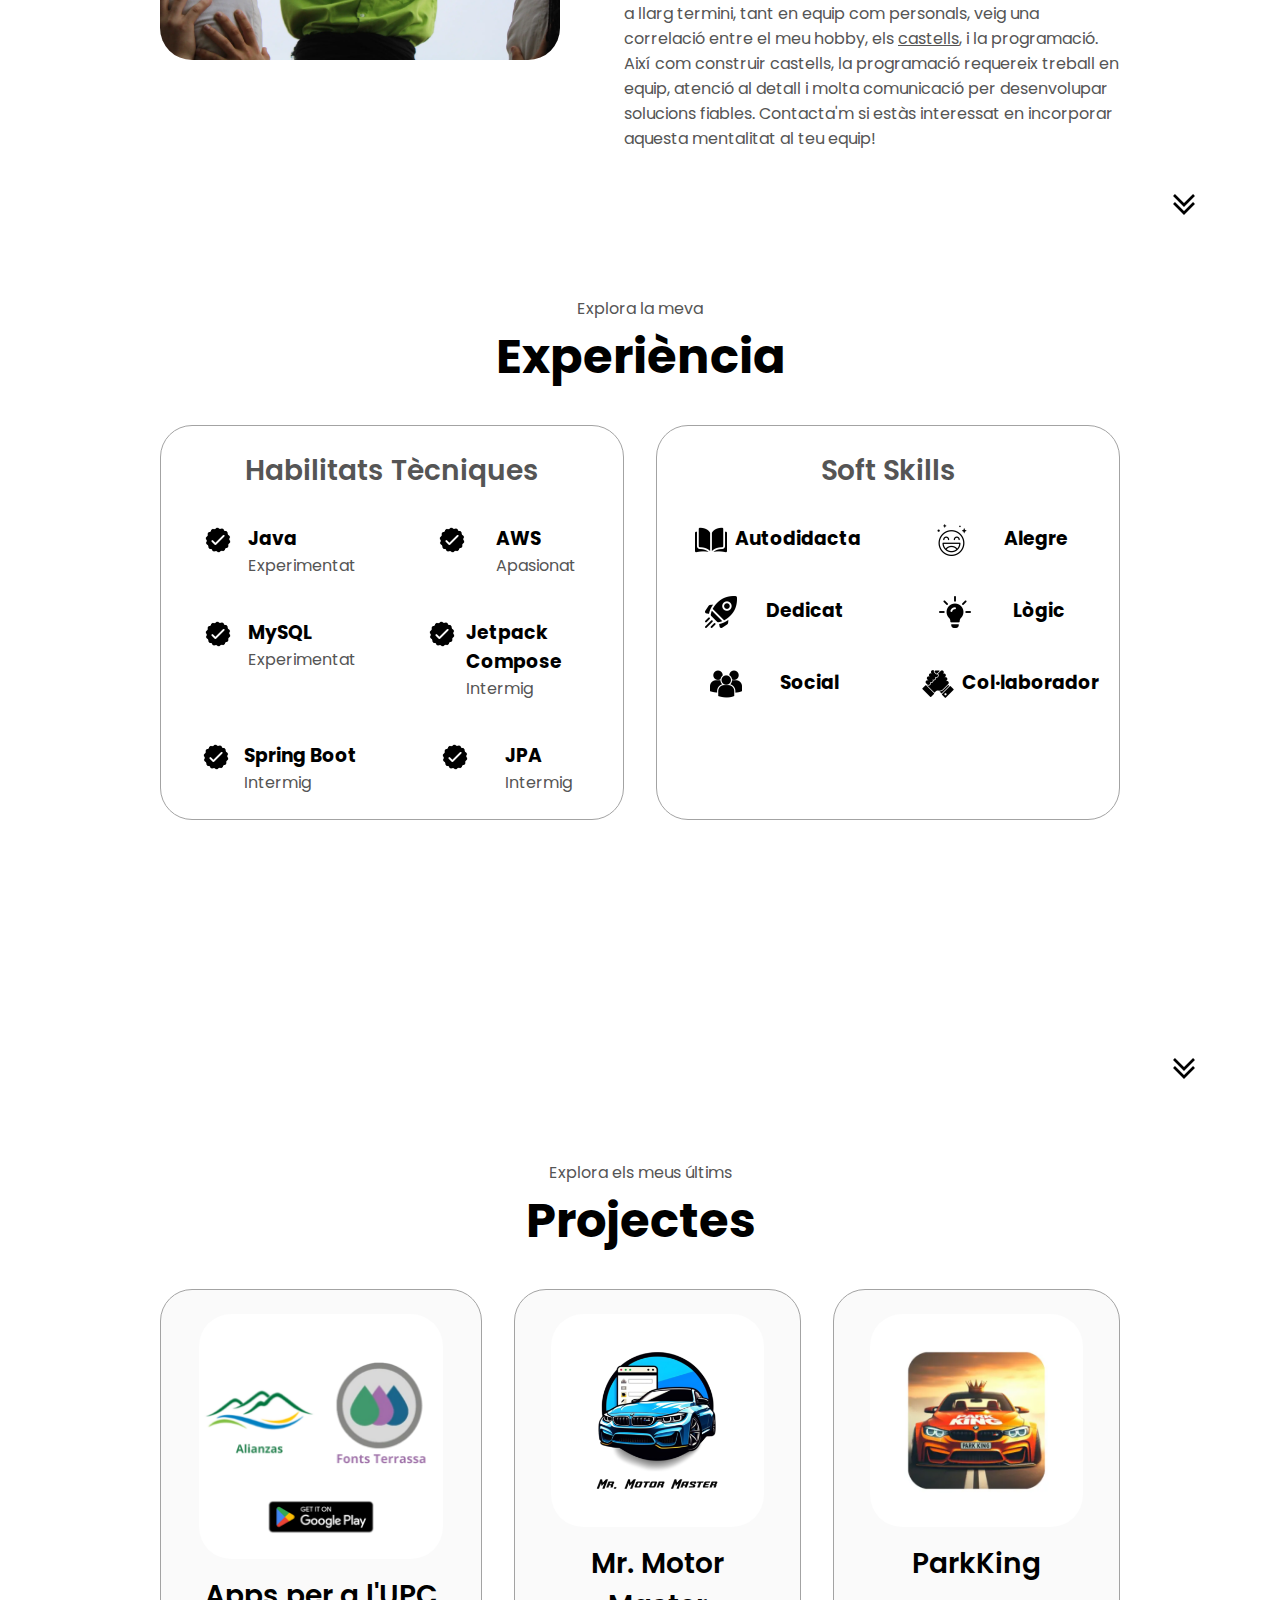
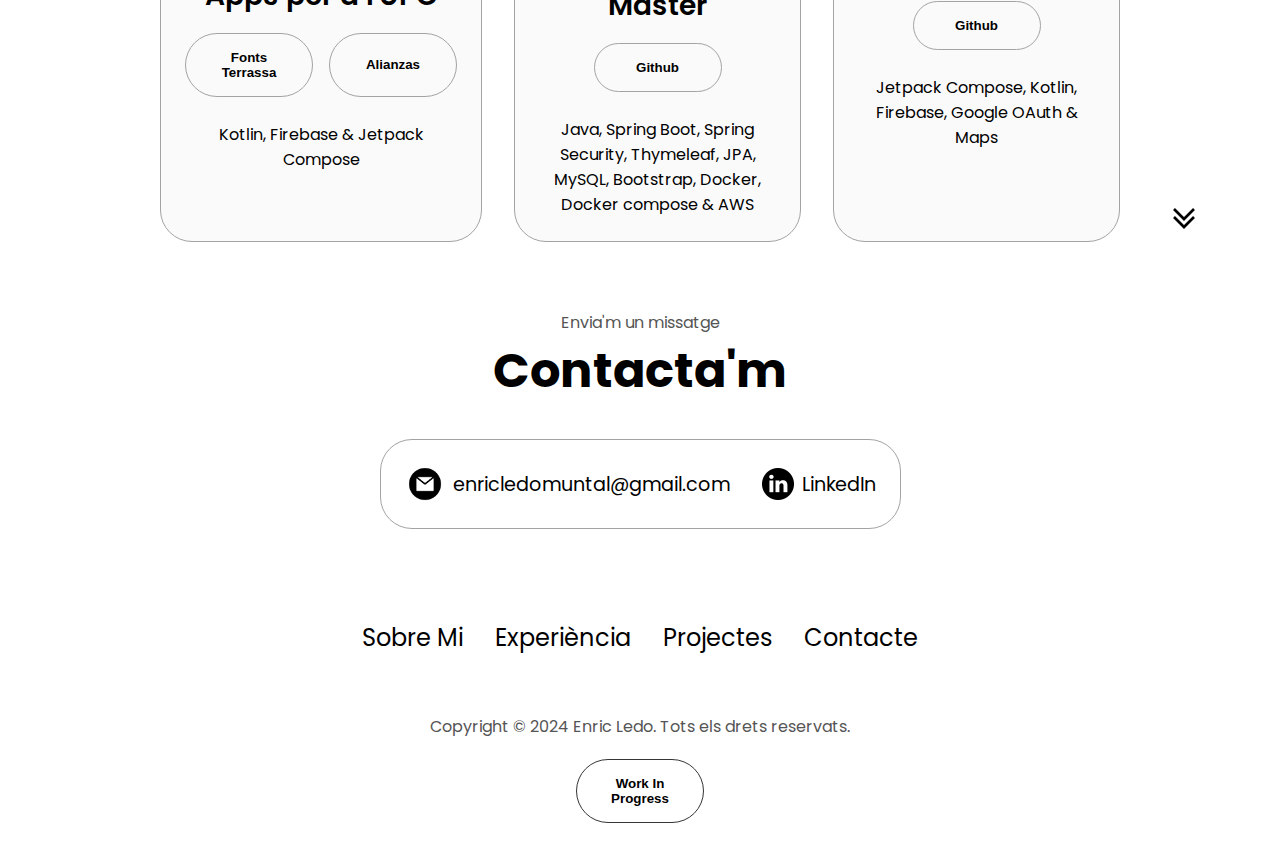
==== commit ad4cf0b8: "Nom del botó de secret calculator per Work In Progress" ====
--- a/ca.html
+++ b/ca.html
@@ -4,6 +4,8 @@
     <meta charset="UTF-8" />
     <meta http-equiv="X-UA-Compatible" content="IE=edge" />
     <meta name="viewport" content="width=device-width, initial-scale=1.0" />
+    <meta name="description" content="Enric Ledo, desenvolupador backend amb experiència en Java, Spring Boot i Kotlin. Amb estudis en desenvolupament d'aplicacions multiplataforma i un enfocament en la creació de solucions eficients. Descobreix els meus projectes, experiència i habilitats tècniques i interpersonals.">
+    <meta name="keywords" content="Enric Ledo, desenvolupador, backend, Java, Spring Boot, Kotlin, desenvolupament d'aplicacions multiplataforma, projectes, experiència, habilitats tècniques, habilitats interpersonals">
     <title>Enric Ledo - Desenvolupador</title>
     <link rel="icon" href="assets/logoEL.png" type="image/png">
     <link rel="stylesheet" href="style.css" />
@@ -392,7 +394,7 @@
       </nav>
       <p>Copyright &#169; 2024 Enric Ledo. Tots els drets reservats.</p>
       <div class="btn-container">
-        <button class="btn btn-color-2" style="margin: 20px;" onclick="window.location.href='calculator.html'">Secret Calculator</button>
+        <button class="btn btn-color-2" style="margin: 20px;" onclick="window.location.href='calculator.html'">Work In Progress</button>
       </div>
     </footer>
     <script src="script.js"></script>
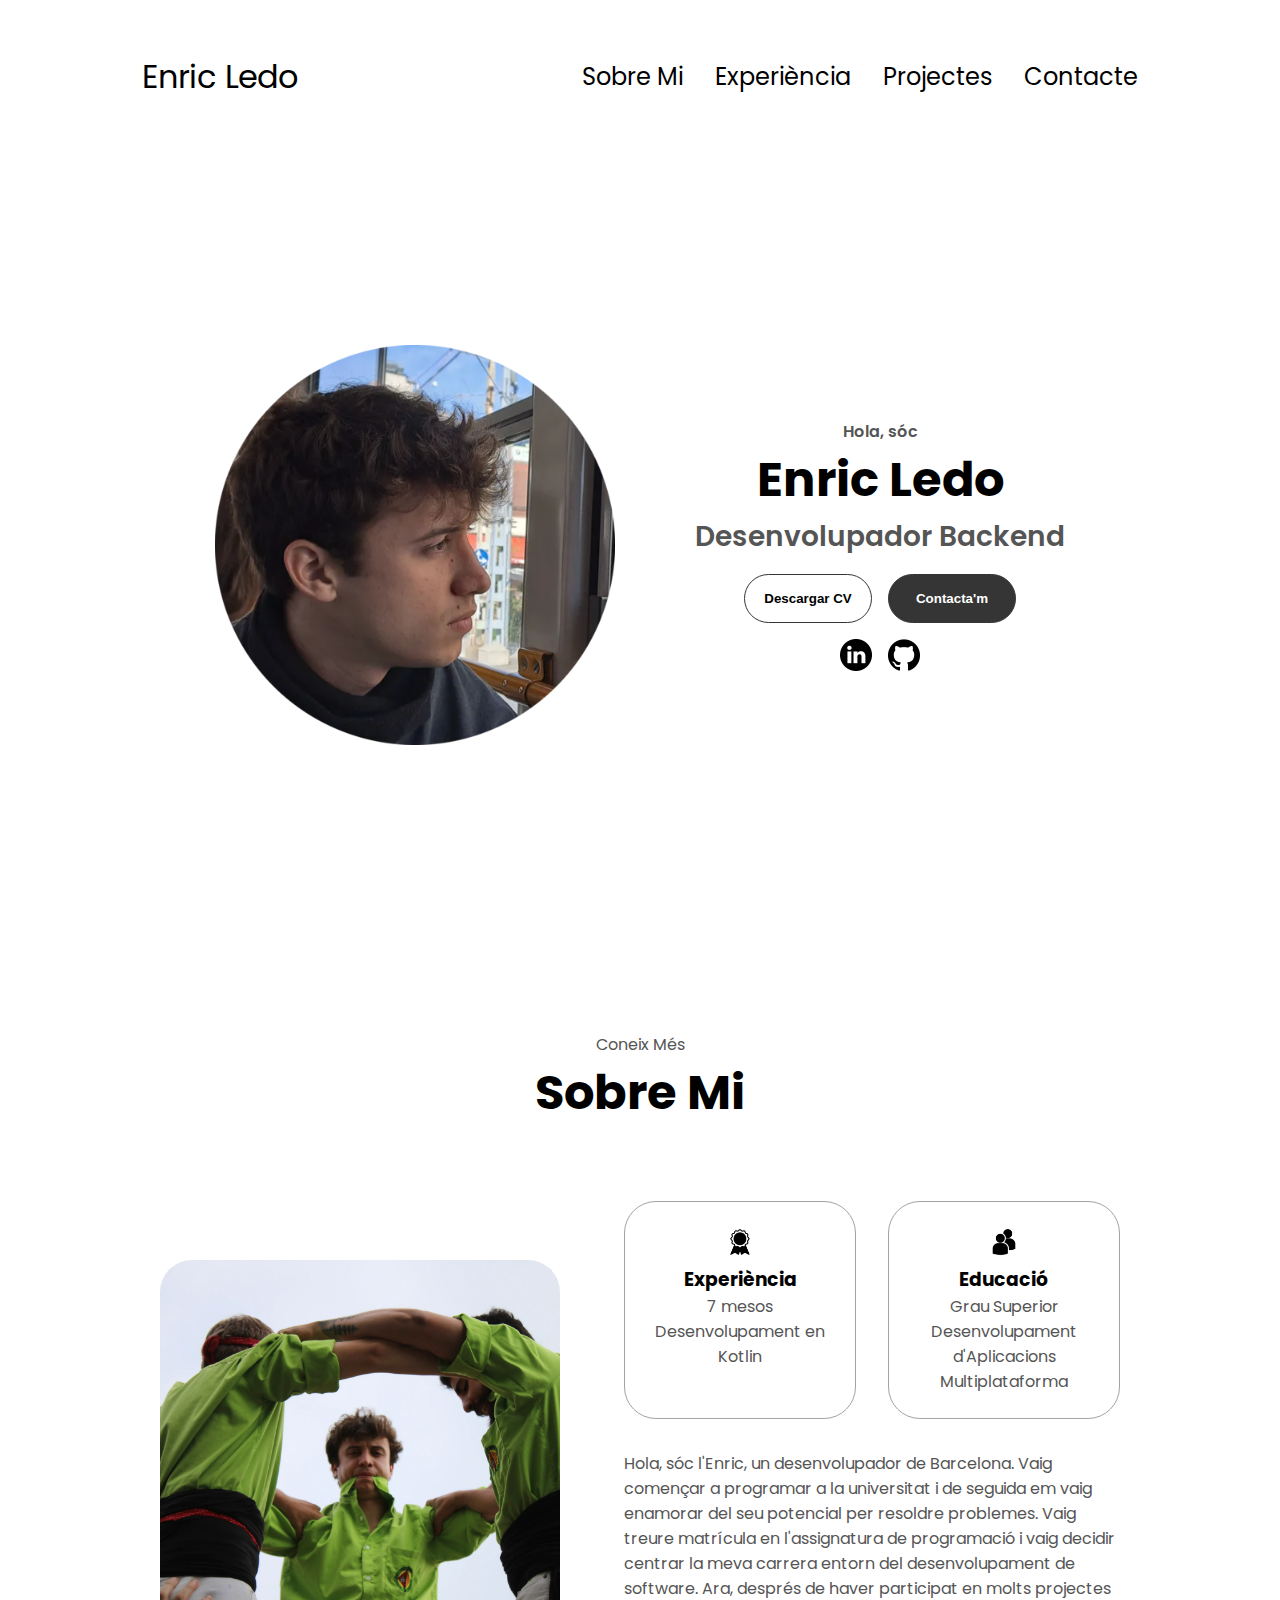
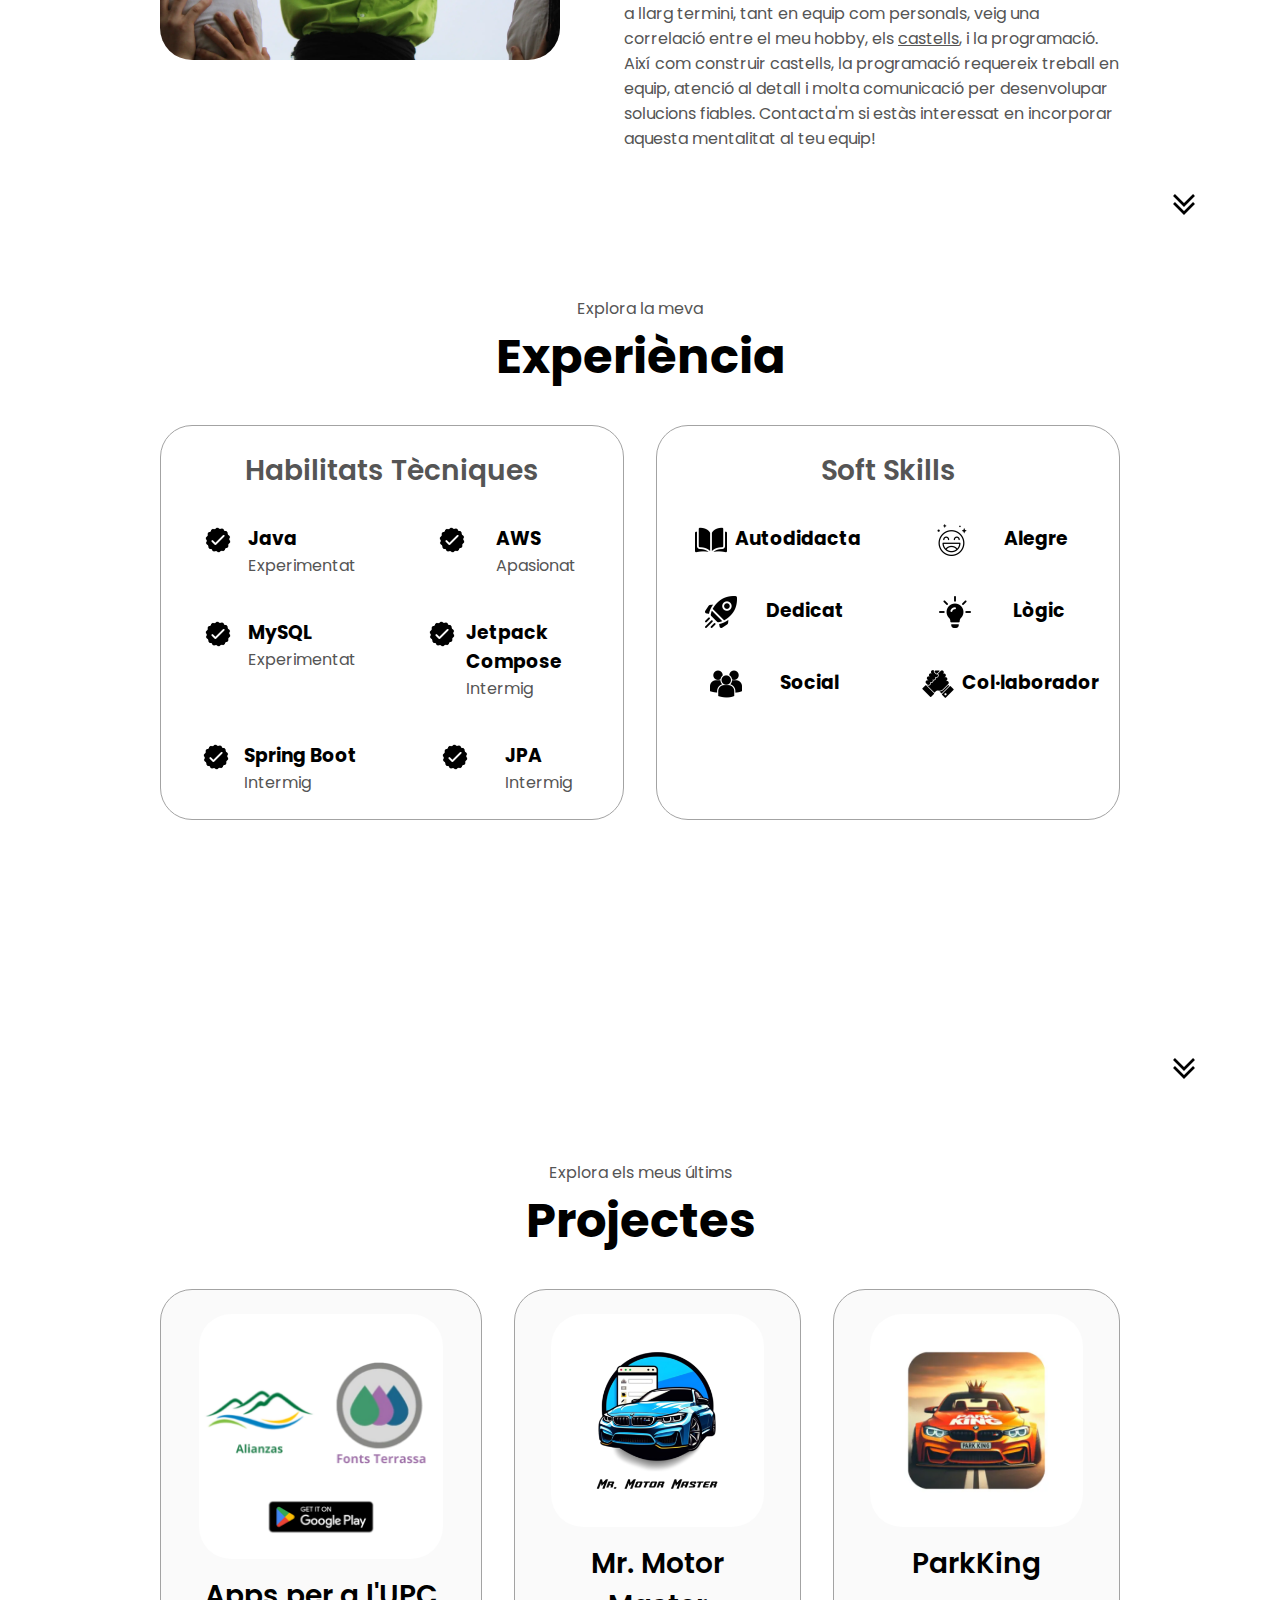
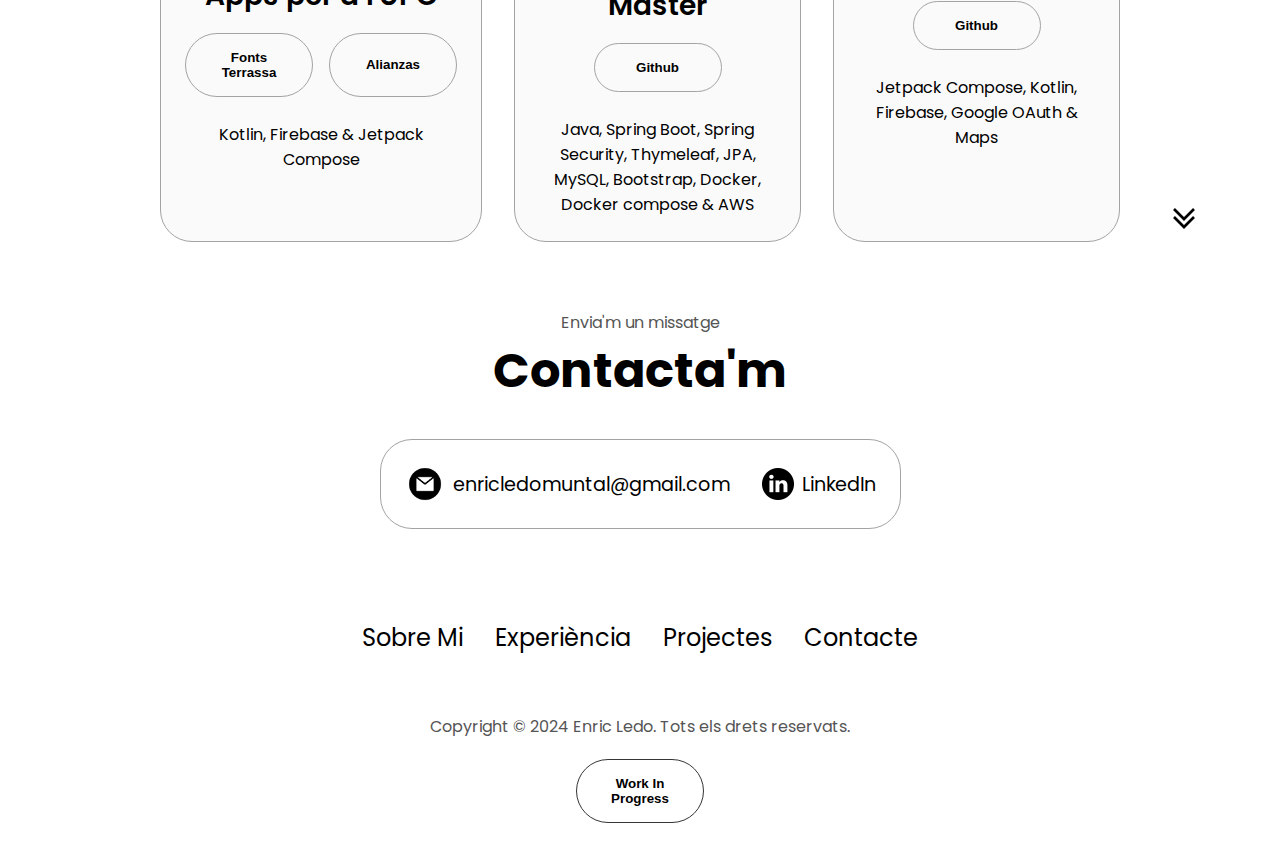
==== commit 2334215a: "More metadata" ====
--- a/ca.html
+++ b/ca.html
@@ -6,10 +6,22 @@
     <meta name="viewport" content="width=device-width, initial-scale=1.0" />
     <meta name="description" content="Enric Ledo, desenvolupador backend amb experiència en Java, Spring Boot i Kotlin. Amb estudis en desenvolupament d'aplicacions multiplataforma i un enfocament en la creació de solucions eficients. Descobreix els meus projectes, experiència i habilitats tècniques i interpersonals.">
     <meta name="keywords" content="Enric Ledo, desenvolupador, backend, Java, Spring Boot, Kotlin, desenvolupament d'aplicacions multiplataforma, projectes, experiència, habilitats tècniques, habilitats interpersonals">
-    <title>Enric Ledo - Desenvolupador</title>
+    <title>Enric Ledo - Desarrollador</title>
     <link rel="icon" href="assets/logoEL.png" type="image/png">
-    <link rel="stylesheet" href="style.css" />
-    <link rel="stylesheet" href="mediaqueries.css" />
+
+    <!-- Optimización de Google Fonts -->
+    <link rel="preconnect" href="https://fonts.googleapis.com">
+    <link rel="preconnect" href="https://fonts.gstatic.com" crossorigin>
+    <link href="https://fonts.googleapis.com/css2?family=Roboto:wght@400;700&display=swap" rel="stylesheet" />
+
+    <!-- Estilos principales -->
+    <link rel="stylesheet" href="style.css"/>
+    <link rel="stylesheet" href="mediaqueries.css"/>
+
+    <!-- Estilos de impresión, carga diferida -->
+    <link rel="stylesheet" href="styles.css" media="print" onload="this.media='all'">
+    
+    <script src="script.js" defer></script>
   </head>
   <body>
     <nav id="desktop-nav">
